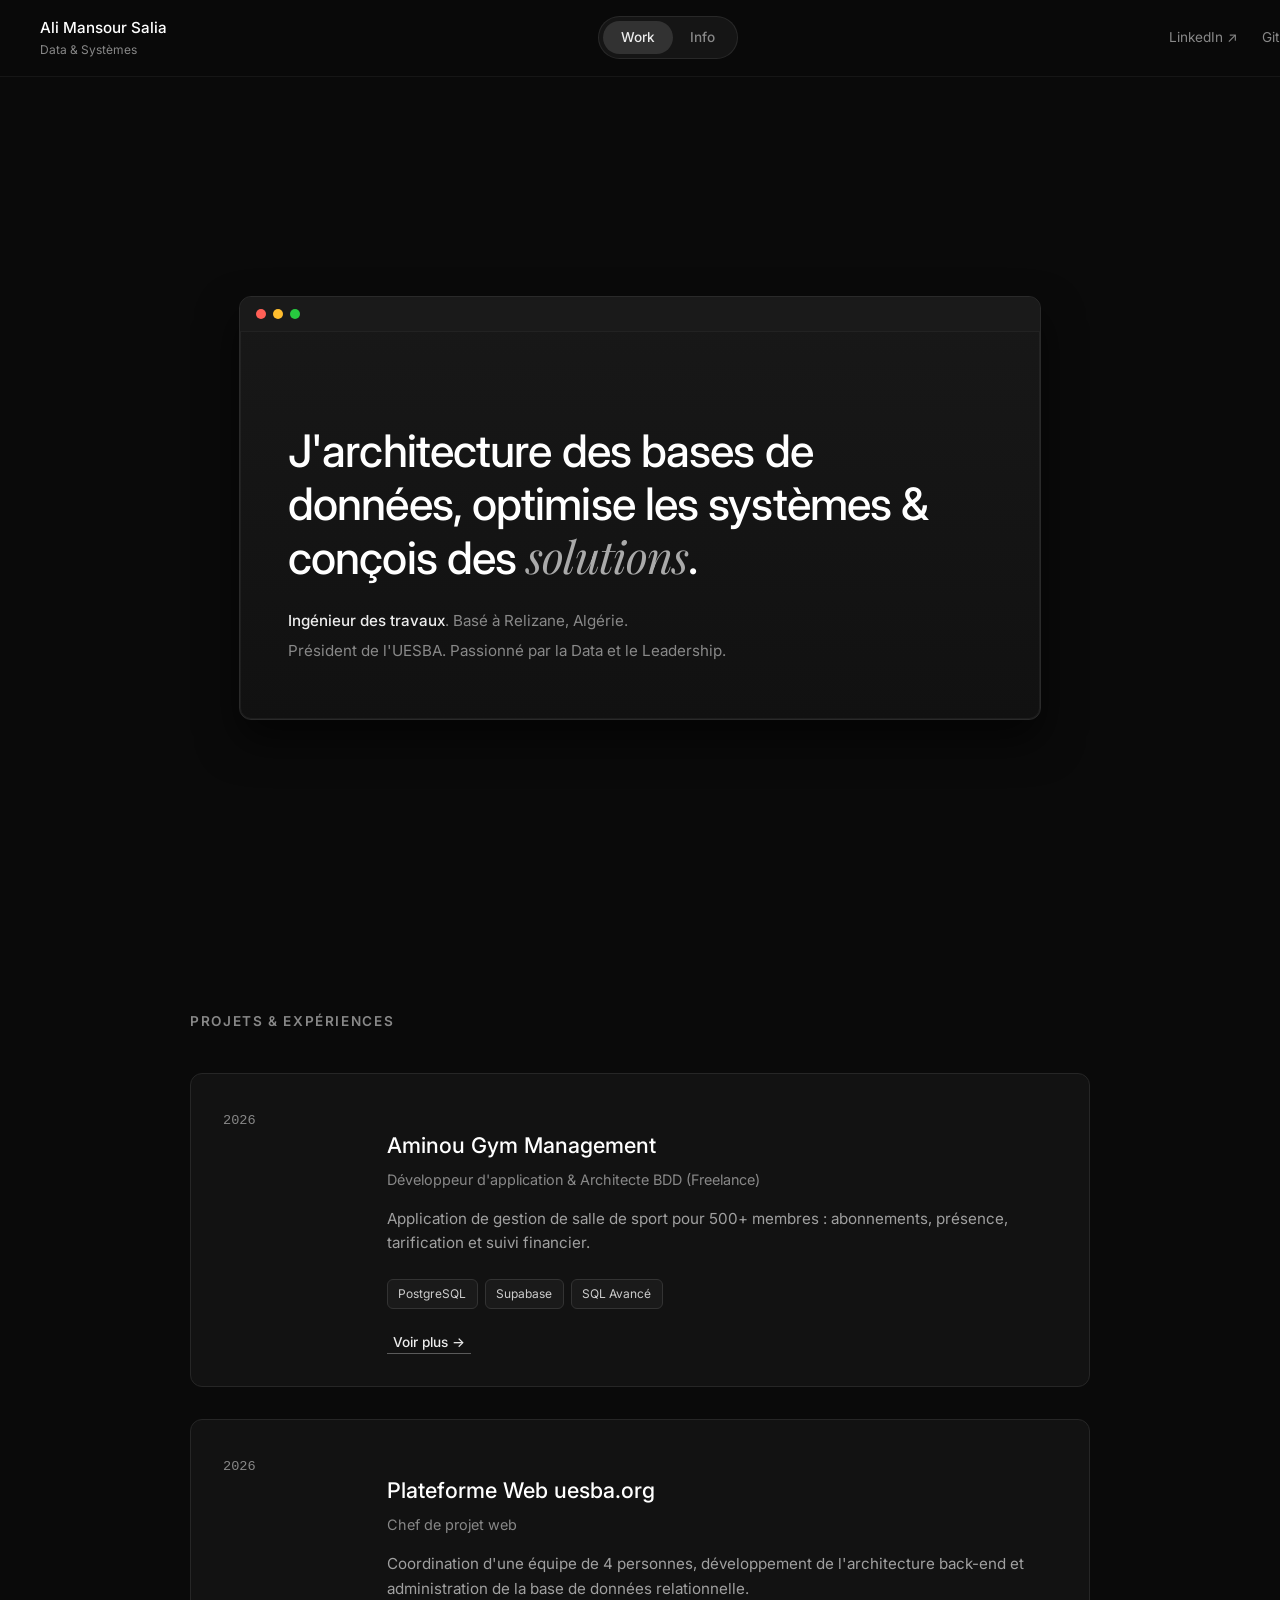
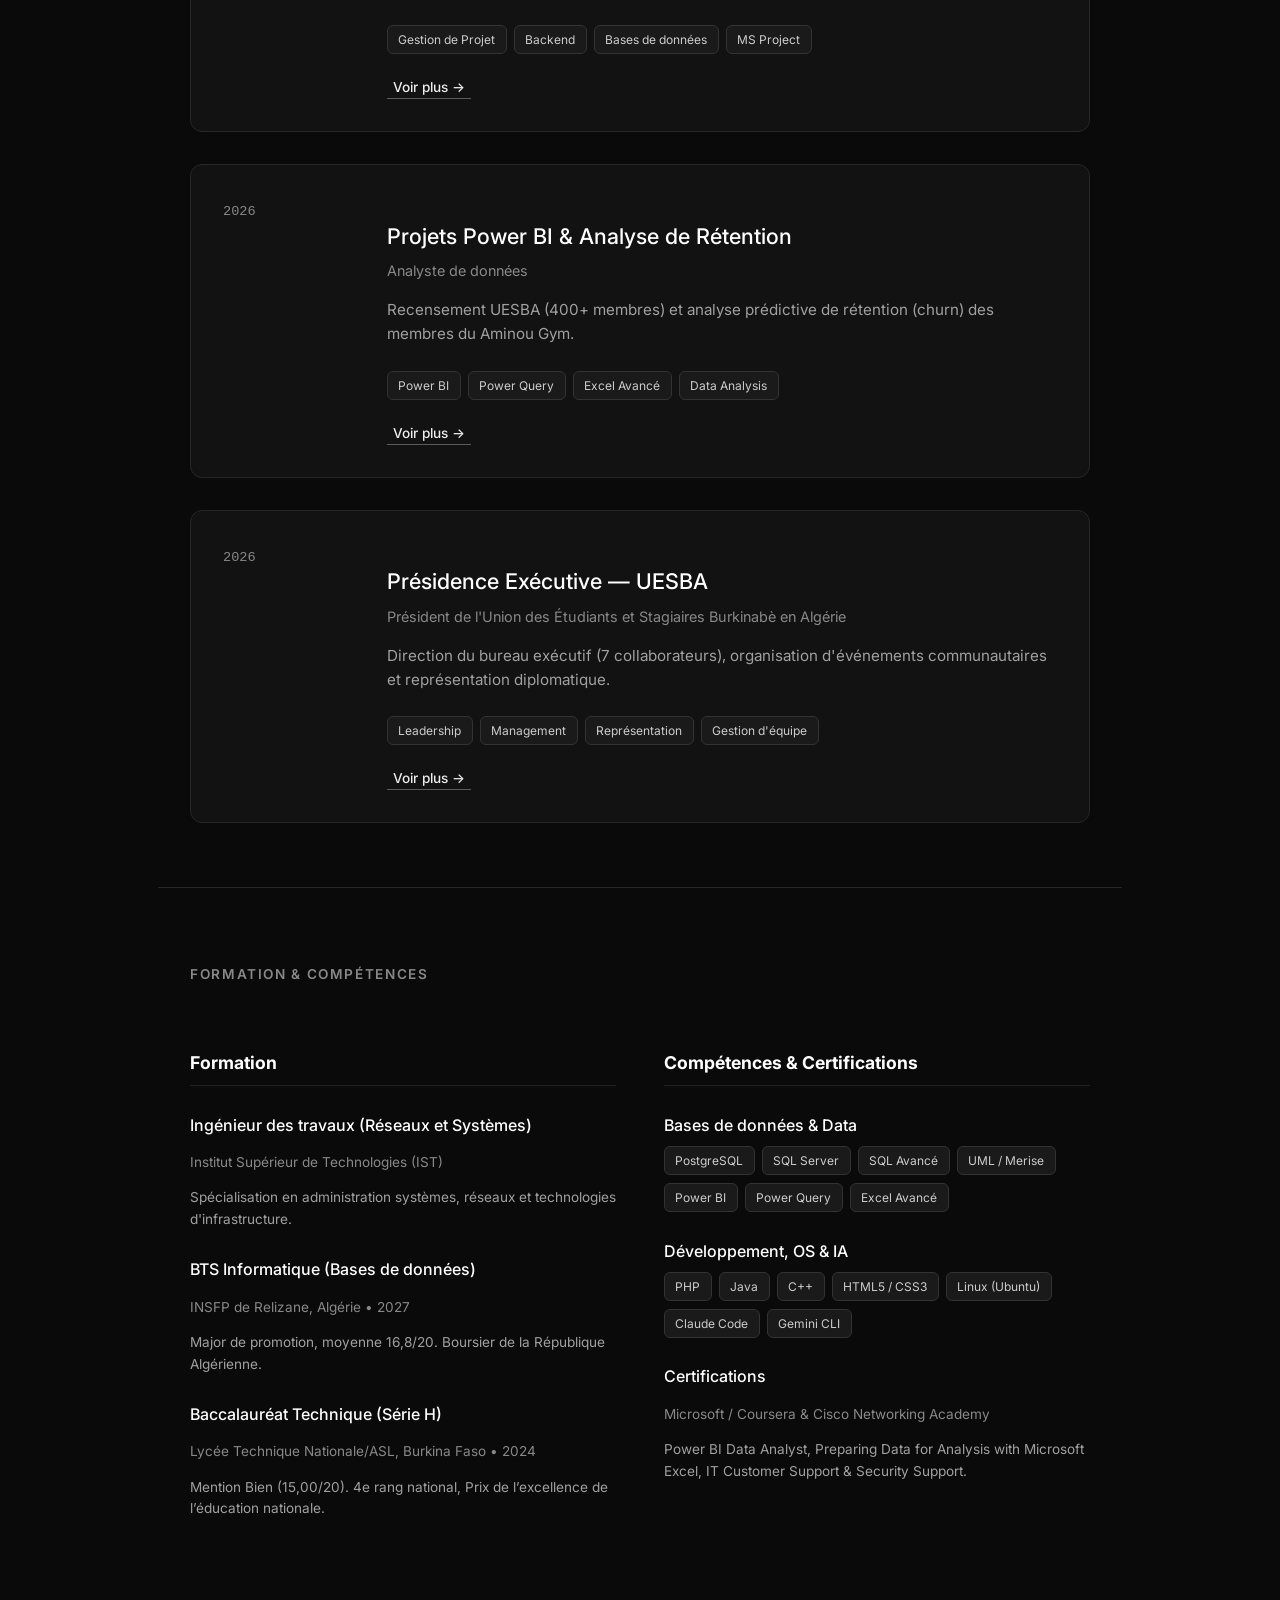
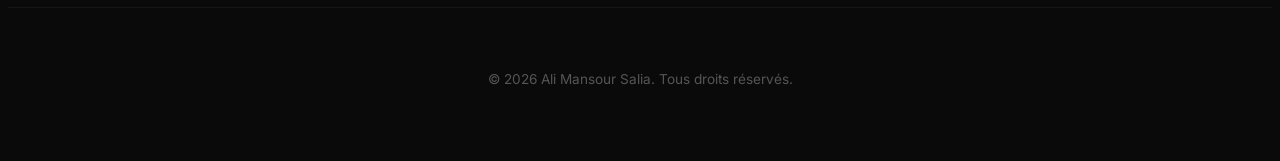
==== index.html @ 2def44e2 "update" ====
<!DOCTYPE html>
<html lang="fr">
<head>
    <meta charset="UTF-8">
    <meta name="viewport" content="width=device-width, initial-scale=1.0">
    <title>Ali Mansour Salia (Ali Salia) | Ingénieur & Bases de Données</title>
    <meta name="description" content="Portfolio d'Ali Mansour Salia (Ali Salia) - Ingénieur des travaux, spécialiste bases de données, projets data et réalisations techniques.">

    <link rel="preconnect" href="https://fonts.googleapis.com">
    <link rel="preconnect" href="https://fonts.gstatic.com" crossorigin>
    <link href="https://fonts.googleapis.com/css2?family=Inter:wght@300;400;500;600&family=Playfair+Display:ital@1&display=swap" rel="stylesheet">
    <link rel="stylesheet" href="style.css">

    <!-- Balisage Schema.org pour l'indexation Google sur "Ali Salia" -->
    <script type="application/ld+json">
    {
      "@context": "https://schema.org",
      "@type": "Person",
      "name": "Ali Mansour Salia",
      "alternateName": "Ali Salia",
      "jobTitle": "Ingénieur des travaux & Administrateur de Bases de Données",
      "url": "https://alisalia-44.github.io",
      "sameAs": [
        "https://www.linkedin.com/in/alisalia44",
        "https://github.com/alisalia-44"
      ]
    }
    </script>
</head>
<body>

    <!-- Barre de navigation -->
    <nav>
        <div class="nav-brand">
            <strong>Ali Mansour Salia</strong>
            <span>Data & Systèmes</span>
        </div>
        <div class="nav-center">
            <a href="#work" class="active">Work</a>
            <a href="#info">Info</a>
        </div>
        <div class="nav-links">
            <a href="https://linkedin.com/in/alisalia44" target="_blank" rel="noopener">LinkedIn ↗</a>
            <a href="https://github.com/alisalia-44" target="_blank" rel="noopener">GitHub ↗</a>
        </div>
    </nav>

    <!-- En-tête Fenêtre Mac -->
    <section class="hero">
        <div class="mac-window">
            <div class="mac-header">
                <span class="dot close"></span>
                <span class="dot min"></span>
                <span class="dot max"></span>
            </div>
            <div class="mac-body">
                <h1>J'architecture des bases de données, optimise les systèmes & conçois des <span class="serif">solutions</span>.</h1>
                
                <div class="hero-sub">
                    <span><span class="highlight">Ingénieur des travaux</span>. Basé à Relizane, Algérie.</span>
                    <span>Président de l'UESBA. Passionné par la Data et le Leadership.</span>
                </div>
            </div>
        </div>
    </section>

    <!-- Section Projets & Expériences (Générée par data.js) -->
    <section id="work" class="container">
        <h2 class="section-title">PROJETS & EXPÉRIENCES</h2>
        <div class="project-list" id="projects-container">
            <!-- Injecté automatiquement par data.js -->
        </div>
    </section>

    <!-- Section Info / CV -->
    <section id="info" class="container section-border">
        <h2 class="section-title">FORMATION & COMPÉTENCES</h2>
        <div class="resume-grid">
            <div class="resume-block">
                <h4>Formation</h4>
                <div class="resume-item">
                    <h5>Ingénieur des travaux (Réseaux et Systèmes)</h5>
                    <p class="meta">Institut Supérieur de Technologies (IST)</p>
                    <p class="desc-meta">Spécialisation en administration systèmes, réseaux et technologies d'infrastructure.</p>
                </div>
                <div class="resume-item">
                    <h5>BTS Informatique (Bases de données)</h5>
                    <p class="meta">INSFP de Relizane, Algérie • 2027</p>
                    <p class="desc-meta">Major de promotion, moyenne 16,8/20. Boursier de la République Algérienne.</p>
                </div>
                <div class="resume-item">
                    <h5>Baccalauréat Technique (Série H)</h5>
                    <p class="meta">Lycée Technique Nationale/ASL, Burkina Faso • 2024</p>
                    <p class="desc-meta">Mention Bien (15,00/20). 4e rang national, Prix de l’excellence de l’éducation nationale.</p>
                </div>
            </div>

            <div class="resume-block">
                <h4>Compétences & Certifications</h4>
                <div class="resume-item">
                    <h5>Bases de données & Data</h5>
                    <div class="tech-tags" style="margin-top: 0.5rem;">
                        <span>PostgreSQL</span>
                        <span>SQL Server</span>
                        <span>SQL Avancé</span>
                        <span>UML / Merise</span>
                        <span>Power BI</span>
                        <span>Power Query</span>
                        <span>Excel Avancé</span>
                    </div>
                </div>
                
                <div class="resume-item" style="margin-top: 1.5rem;">
                    <h5>Développement, OS & IA</h5>
                    <div class="tech-tags" style="margin-top: 0.5rem;">
                        <span>PHP</span>
                        <span>Java</span>
                        <span>C++</span>
                        <span>HTML5 / CSS3</span>
                        <span>Linux (Ubuntu)</span>
                        <span>Claude Code</span>
                        <span>Gemini CLI</span>
                    </div>
                </div>

                <div class="resume-item" style="margin-top: 1.5rem;">
                    <h5>Certifications</h5>
                    <p class="meta">Microsoft / Coursera & Cisco Networking Academy</p>
                    <p class="desc-meta">Power BI Data Analyst, Preparing Data for Analysis with Microsoft Excel, IT Customer Support & Security Support.</p>
                </div>
            </div>
        </div>
    </section>

    <!-- Fenêtre Modale (Pop-up) -->
    <div id="project-modal" class="modal hidden">
        <div class="modal-content">
            <button class="close-button" id="close-modal" aria-label="Fermer">&times;</button>
            <h2 id="modal-title">Titre</h2>
            <div class="tech-tags" id="modal-tags" style="margin-bottom: 1.5rem;"></div>
            <div class="modal-body" id="modal-body">
                <!-- Texte injecté -->
            </div>
            <a id="modal-link" href="#" target="_blank" rel="noopener" class="read-more-link hidden" style="margin-top:0;">Consulter le projet ↗</a>
        </div>
    </div>

    <footer class="site-footer">
        <p>© 2026 Ali Mansour Salia. Tous droits réservés.</p>
    </footer>

    <script src="data.js"></script>
</body>
</html>
---- style.css ----
:root {
--bg: #0a0a0a;
--bg-elevated: #121212;
--text-main: #ededed;
--text-muted: #888888;
--border: #262626;
--accent: #ffffff;
--nav-bg: rgba(10, 10, 10, 0.75);
}

{
box-sizing: border-box;
margin: 0;
padding: 0;
-webkit-font-smoothing: antialiased;
}

html {
scroll-behavior: smooth;
}

body {
font-size: 15px;
font-family: 'Inter', -apple-system, BlinkMacSystemFont, sans-serif;
background-color: var(--bg);
color: var(--text-main);
line-height: 1.6;
overflow-x: hidden;
}

/* --- NAVIGATION --- */
nav {
position: fixed;
top: 0;
left: 0;
width: 100%;
display: flex;
justify-content: space-between;
align-items: center;
padding: 1rem 2.5rem;
z-index: 100;
backdrop-filter: blur(12px);
-webkit-backdrop-filter: blur(12px);
background: var(--nav-bg);
border-bottom: 1px solid rgba(255, 255, 255, 0.05);
}

.nav-brand {
display: flex;
flex-direction: column;
}

.nav-brand strong {
font-weight: 500;
font-size: 0.95rem;
color: #fff;
}

.nav-brand span {
font-size: 0.75rem;
color: var(--text-muted);
}

.nav-center {
display: flex;
background: rgba(255, 255, 255, 0.05);
padding: 0.25rem;
border-radius: 99px;
border: 1px solid rgba(255, 255, 255, 0.08);
}

.nav-center a {
color: var(--text-muted);
text-decoration: none;
padding: 0.35rem 1.1rem;
border-radius: 99px;
font-size: 0.85rem;
font-weight: 500;
transition: all 0.3s ease;
}

.nav-center a.active {
background: rgba(255, 255, 255, 0.12);
color: var(--text-main);
}

.nav-center a:hover:not(.active) {
color: var(--text-main);
}

.nav-links {
display: flex;
align-items: center;
gap: 1.5rem;
}

.nav-links a {
color: var(--text-muted);
text-decoration: none;
font-size: 0.85rem;
transition: color 0.3s;
}

.nav-links a:hover {
color: var(--text-main);
}

/* --- HERO SECTION --- */
.hero {
min-height: 88vh;
display: flex;
flex-direction: column;
justify-content: center;
align-items: center;
padding: 6.5rem 2rem 2rem;
position: relative;
}

.mac-window {
width: 100%;
max-width: 800px;
background: linear-gradient(180deg, #181818 0%, #111111 100%);
border: 1px solid #2a2a2a;
border-radius: 12px;
box-shadow: 0 20px 40px rgba(0, 0, 0, 0.6), 0 0 0 1px rgba(255, 255, 255, 0.05) inset;
overflow: hidden;
animation: floatUp 0.9s cubic-bezier(0.16, 1, 0.3, 1) forwards;
opacity: 0;
transform: translateY(20px);
}

@keyframes floatUp {
to { opacity: 1; transform: translateY(0); }
}

.mac-header {
height: 34px;
background: #1a1a1a;
border-bottom: 1px solid #222;
display: flex;
align-items: center;
padding: 0 1rem;
gap: 7px;
}

.dot {
width: 10px;
height: 10px;
border-radius: 50%;
}
.dot.close { background: #ff5f56; }
.dot.min { background: #ffbd2e; }
.dot.max { background: #27c93f; }

.mac-body {
padding: 3.5rem 3rem;
text-align: left;
}

.hero h1 {
font-size: clamp(1.75rem, 3.5vw, 3.1rem);
font-weight: 500;
line-height: 1.18;
letter-spacing: -0.02em;
margin-bottom: 1.5rem;
color: #fff;
}

.hero h1 .serif {
font-family: 'Playfair Display', serif;
font-style: italic;
color: #aaaaaa;
font-weight: 400;
}

.hero-sub {
display: flex;
flex-direction: column;
gap: 0.35rem;
color: var(--text-muted);
font-size: 0.95rem;
}

.hero-sub span.highlight {
color: var(--text-main);
font-weight: 500;
}

/* --- CONTENU --- */
.container {
max-width: 900px;
margin: 0 auto;
padding: 4rem 2rem;
}

.section-border {
border-top: 1px solid var(--border);
}

.section-title {
font-size: 0.85rem;
color: var(--text-muted);
text-transform: uppercase;
letter-spacing: 0.12em;
margin-bottom: 2.5rem;
font-weight: 600;
}

/* Liste des Projets */
.project-list {
display: flex;
flex-direction: column;
gap: 2rem;
}

.project-item {
display: grid;
grid-template-columns: 140px 1fr;
gap: 1.5rem;
padding: 2rem;
background: var(--bg-elevated);
border-radius: 12px;
border: 1px solid var(--border);
transition: all 0.3s ease;
}

.project-item:hover {
border-color: #444;
transform: translateY(-2px);
}

.project-year {
color: var(--text-muted);
font-family: monospace;
font-size: 0.85rem;
padding-top: 0.25rem;
}

.project-content h3 {
font-size: 1.35rem;
margin-bottom: 0.35rem;
font-weight: 500;
color: #fff;
}

.project-role {
color: #888;
margin-bottom: 1rem;
font-size: 0.9rem;
}

.project-desc {
color: #a0a0a0;
margin-bottom: 1.5rem;
line-height: 1.6;
font-size: 0.95rem;
}

.tech-tags {
display: flex;
gap: 0.45rem;
flex-wrap: wrap;
}

.tech-tags span {
background: #1a1a1a;
color: #ccc;
padding: 0.25rem 0.65rem;
border-radius: 6px;
font-size: 0.75rem;
border: 1px solid #333;
}

/* Boutons / Liens */
.read-more-link {
display: inline-flex;
align-items: center;
margin-top: 1.5rem;
color: var(--text-main);
text-decoration: none;
font-size: 0.85rem;
font-weight: 500;
padding-bottom: 3px;
border-bottom: 1px solid rgba(255, 255, 255, 0.3);
transition: all 0.3s ease;
cursor: pointer;
background: none;
border-top: none;
border-left: none;
border-right: none;
font-family: inherit;
}

.read-more-link:hover {
color: #fff;
border-bottom-color: #fff;
transform: translateX(4px);
}

.read-more-link.hidden {
display: none;
}

/* Info & CV Section */
.resume-grid {
display: grid;
grid-template-columns: 1fr 1fr;
gap: 3rem;
}

.resume-block h4 {
font-size: 1.1rem;
margin-bottom: 1.2rem;
padding-bottom: 0.5rem;
border-bottom: 1px solid #222;
color: #fff;
}

.resume-item {
margin-bottom: 1.4rem;
}

.resume-item h5 {
font-size: 1rem;
font-weight: 500;
color: #fff;
margin-bottom: 0.2rem;
}

.resume-item p.meta {
color: var(--text-muted);
font-size: 0.85rem;
margin-bottom: 0.25rem;
}

.resume-item p.desc-meta {
color: #a0a0a0;
font-size: 0.85rem;
}

/* Fenêtre Modale (Pop-up) */
.modal {
position: fixed;
top: 0;
left: 0;
width: 100%;
height: 100%;
background-color: rgba(0, 0, 0, 0.85);
backdrop-filter: blur(8px);
-webkit-backdrop-filter: blur(8px);
display: flex;
justify-content: center;
align-items: center;
z-index: 1000;
opacity: 1;
transition: opacity 0.3s ease;
padding: 1rem;
}

.modal.hidden {
opacity: 0;
pointer-events: none;
}

.modal-content {
background-color: var(--bg-elevated);
border: 1px solid var(--border);
border-radius: 12px;
width: 100%;
max-width: 650px;
max-height: 85vh;
overflow-y: auto;
padding: 2.5rem;
position: relative;
transform: translateY(0);
transition: transform 0.3s ease;
}

.modal.hidden .modal-content {
transform: translateY(20px);
}

.close-button {
position: absolute;
top: 1.2rem;
right: 1.5rem;
background: none;
border: none;
color: var(--text-muted);
font-size: 2rem;
cursor: pointer;
line-height: 1;
}

.close-button:hover {
color: #fff;
}

.modal-content h2 {
padding-right: 2rem;
margin-bottom: 0.8rem;
color: #fff;
}

.modal-body {
margin-bottom: 2rem;
color: #a0a0a0;
line-height: 1.7;
font-size: 0.95rem;
}

.modal-body p {
margin-bottom: 1rem;
}

.site-footer {
text-align: center;
padding: 3rem 1.5rem;
color: #555;
font-size: 0.85rem;
border-top: 1px solid rgba(255, 255, 255, 0.05);
}

/* --- RESPONSIVE DESIGN (Tablettes & Mobiles) --- */
@media (max-width: 768px) {
nav {
padding: 0.85rem 1.25rem;
flex-wrap: wrap;
gap: 0.75rem;
}

.nav-brand {
    order: 1;
}

.nav-links {
    order: 2;
    gap: 1rem;
}

.nav-center {
    order: 3;
    width: 100%;
    justify-content: center;
}

.nav-center a {
    flex: 1;
    text-align: center;
}

.hero {
    min-height: auto;
    padding: 8.5rem 1.25rem 2.5rem;
}

.mac-body {
    padding: 2.25rem 1.5rem;
}

.container {
    padding: 3rem 1.25rem;
}

.project-item {
    grid-template-columns: 1fr;
    gap: 0.5rem;
    padding: 1.5rem;
}

.project-year {
    padding-top: 0;
    margin-bottom: 0.25rem;
}

.resume-grid {
    grid-template-columns: 1fr;
    gap: 2.25rem;
}

.modal-content {
    padding: 1.75rem 1.5rem;
    max-height: 90vh;
}


}

@media (max-width: 480px) {
.hero h1 {
font-size: 1.6rem;
}

.mac-body {
    padding: 1.75rem 1.25rem;
}

.project-content h3 {
    font-size: 1.2rem;
}

.nav-brand strong {
    font-size: 0.9rem;
}

.nav-links a {
    font-size: 0.8rem;
}


}
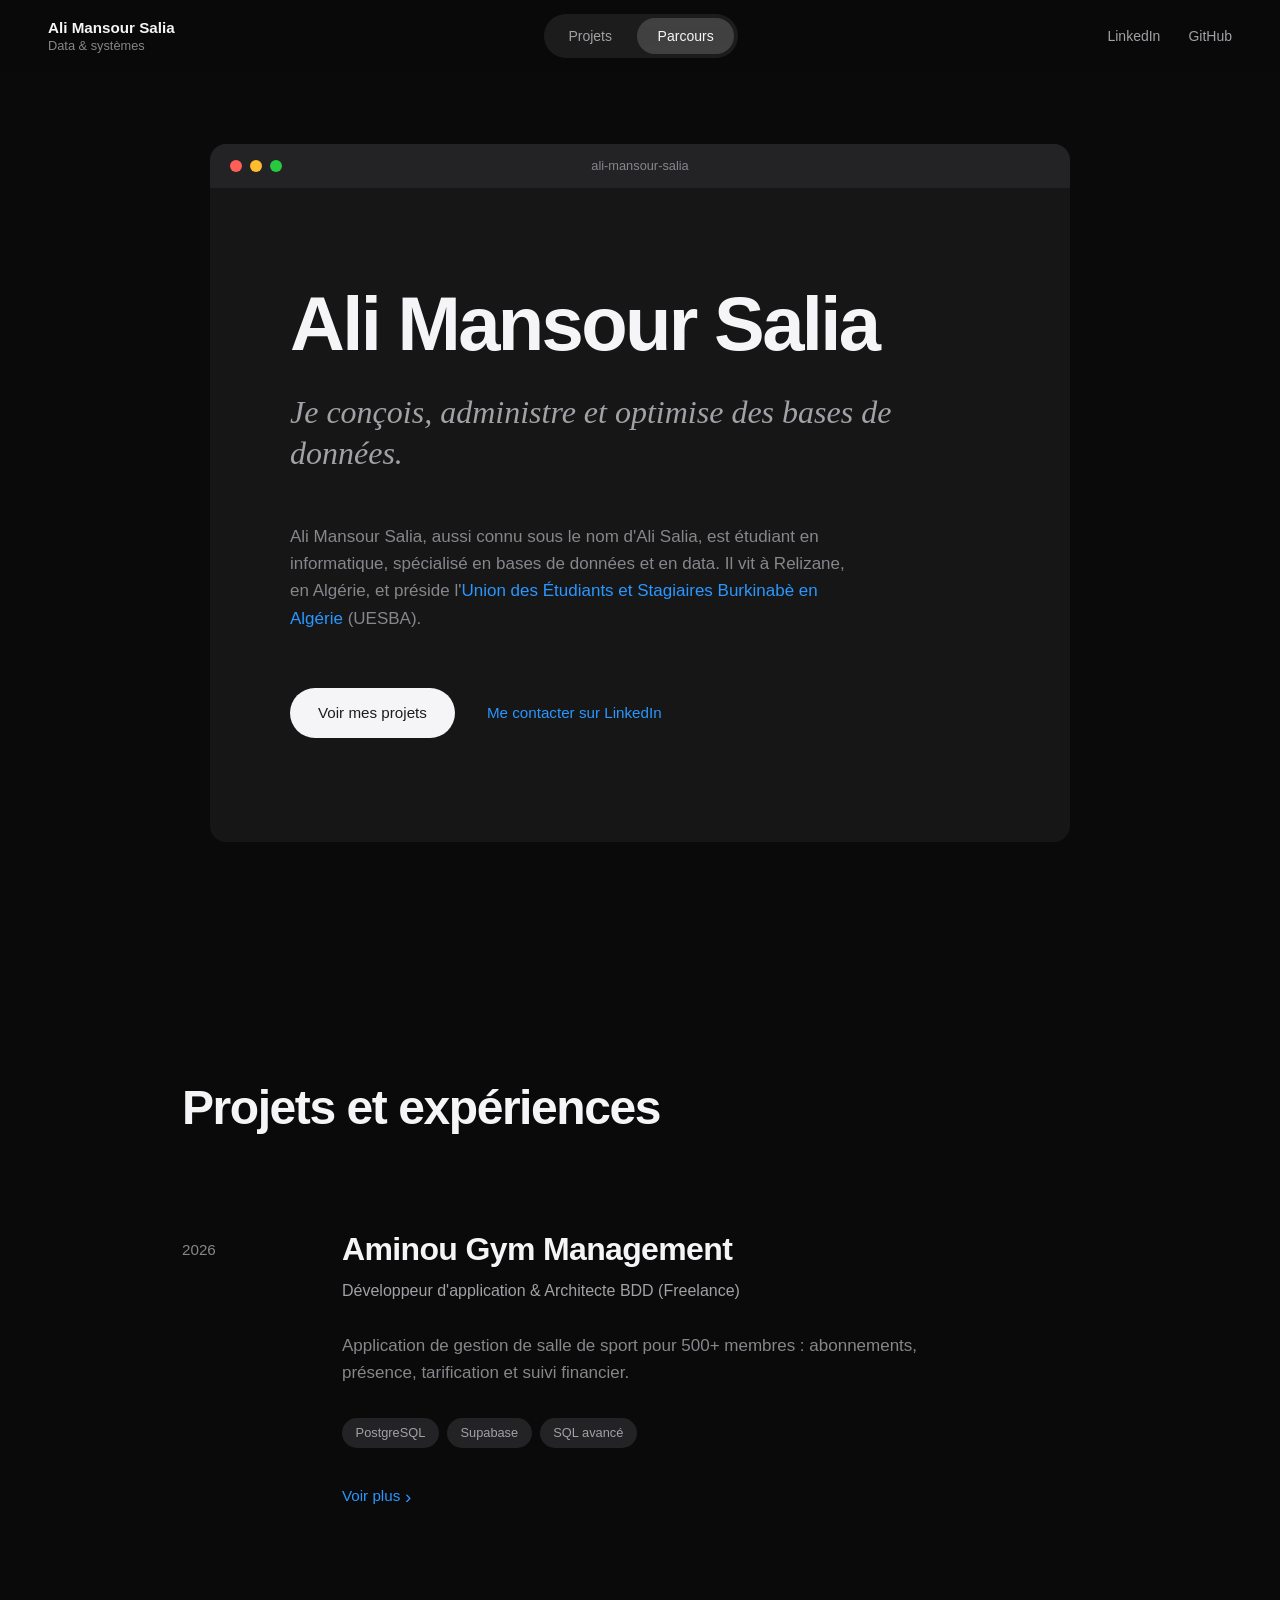
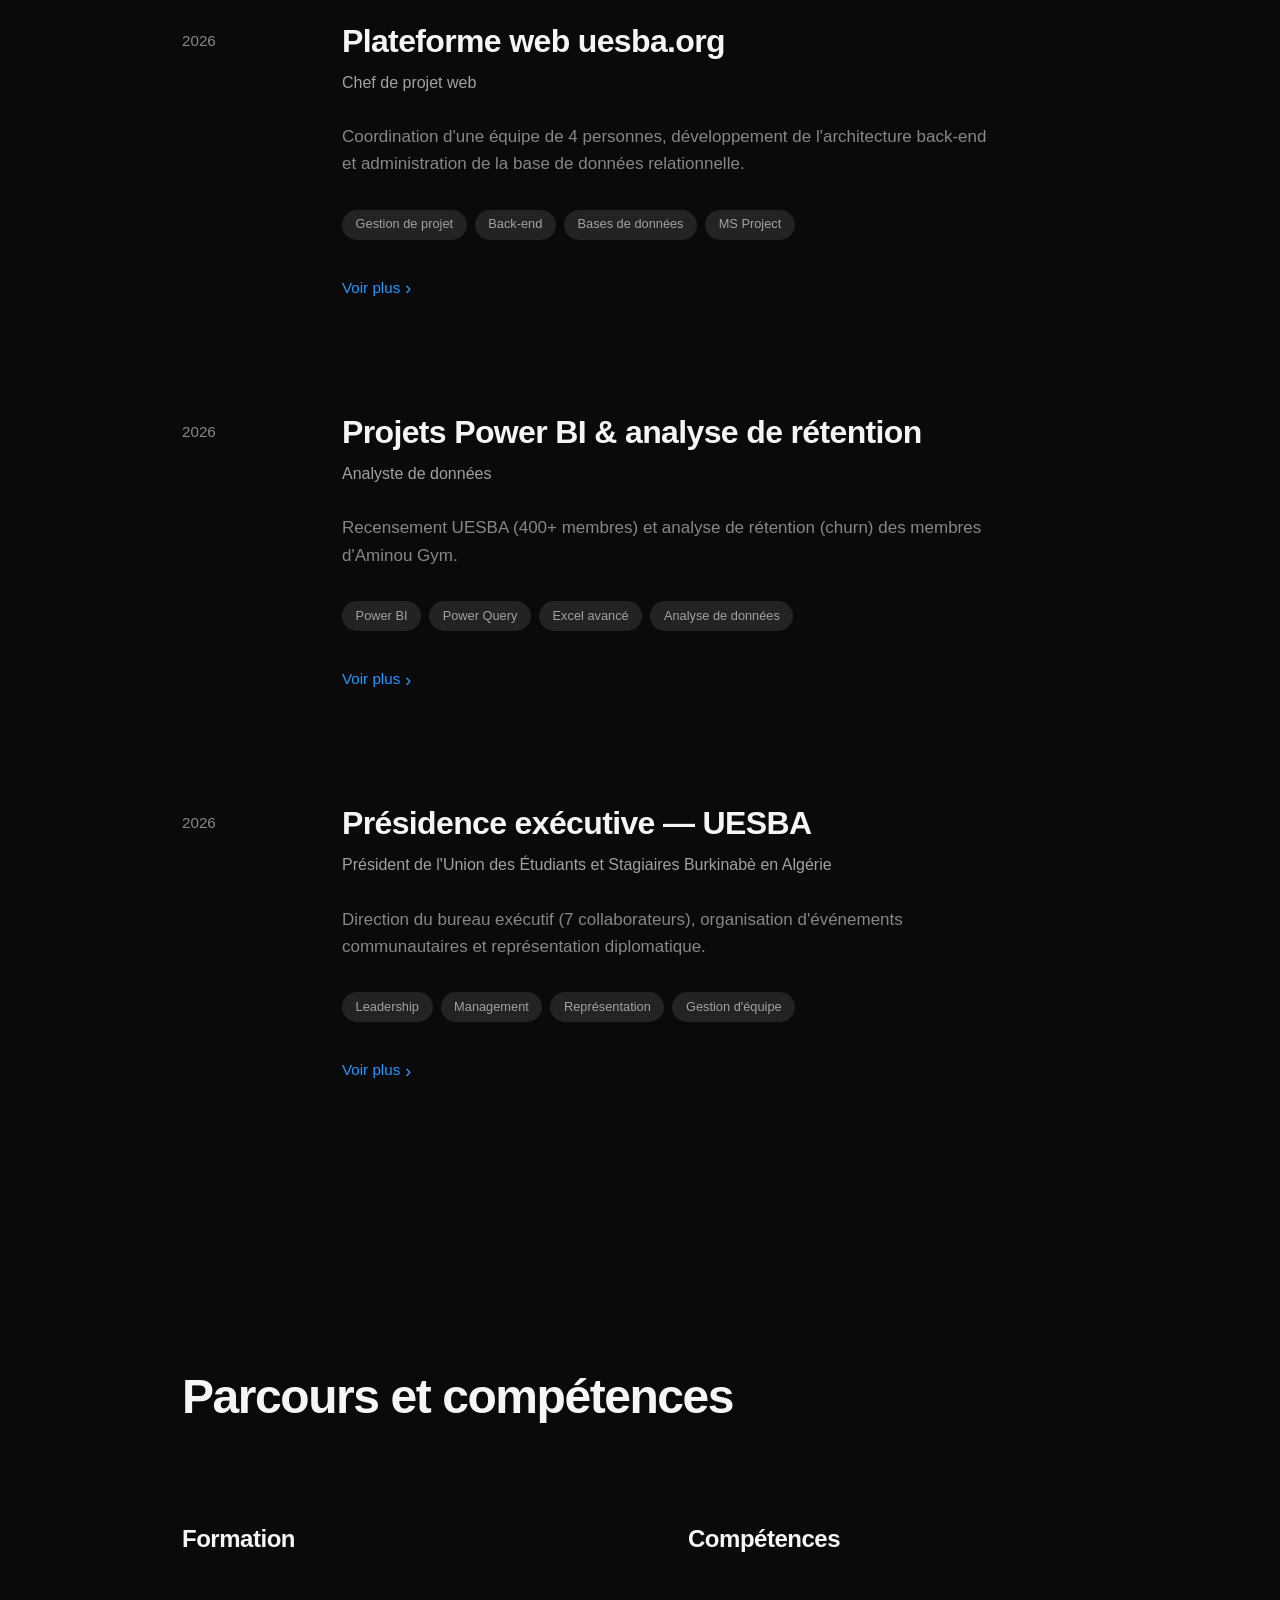
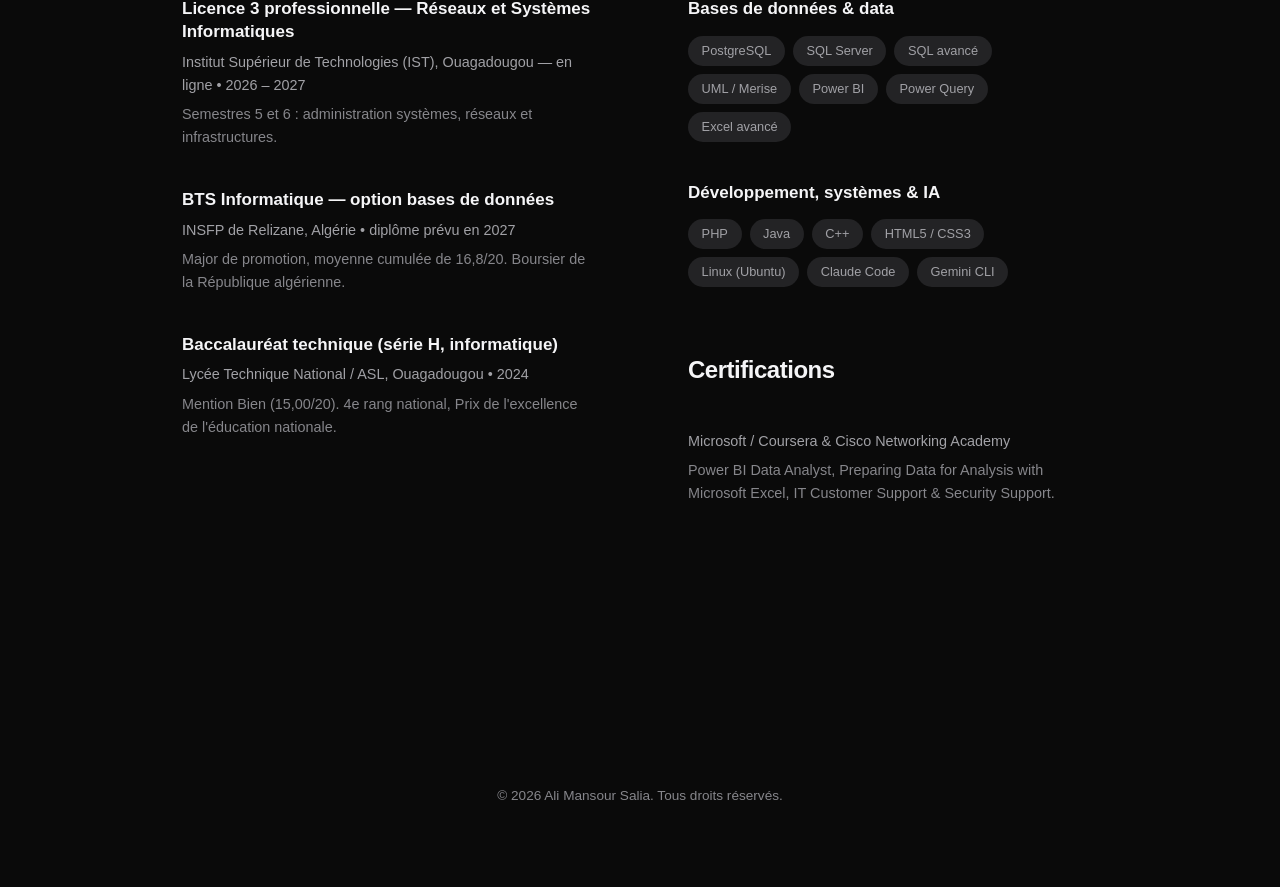
==== commit d0d68a6e: "update de Claude" ====
--- a/index.html
+++ b/index.html
@@ -3,152 +3,190 @@
 <head>
     <meta charset="UTF-8">
     <meta name="viewport" content="width=device-width, initial-scale=1.0">
-    <title>Ali Mansour Salia (Ali Salia) | Ingénieur & Bases de Données</title>
-    <meta name="description" content="Portfolio d'Ali Mansour Salia (Ali Salia) - Ingénieur des travaux, spécialiste bases de données, projets data et réalisations techniques.">
+    <meta name="theme-color" content="#0a0a0a">
+    <meta name="color-scheme" content="dark">
 
-    <link rel="preconnect" href="https://fonts.googleapis.com">
-    <link rel="preconnect" href="https://fonts.gstatic.com" crossorigin>
-    <link href="https://fonts.googleapis.com/css2?family=Inter:wght@300;400;500;600&family=Playfair+Display:ital@1&display=swap" rel="stylesheet">
+    <!-- SEO de base -->
+    <title>Ali Mansour Salia (Ali Salia) — Bases de données &amp; Data | Portfolio</title>
+    <meta name="description" content="Portfolio d'Ali Mansour Salia (Ali Salia), étudiant en informatique spécialisé en bases de données et data, président de l'UESBA. Projets et parcours.">
+    <meta name="author" content="Ali Mansour Salia">
+    <meta name="robots" content="index, follow, max-image-preview:large">
+    <link rel="canonical" href="https://alisalia-44.github.io/">
+
+    <!-- Vérification Google Search Console : décommente et colle ton code après inscription du site
+    <meta name="google-site-verification" content="TON_CODE_ICI">
+    -->
+
+    <!-- Aperçu lors d'un partage (LinkedIn, WhatsApp, X…) -->
+    <meta property="og:type" content="profile">
+    <meta property="og:site_name" content="Ali Mansour Salia">
+    <meta property="og:title" content="Ali Mansour Salia (Ali Salia) — Bases de données &amp; Data">
+    <meta property="og:description" content="Étudiant en informatique spécialisé en bases de données et data, président de l'UESBA. Projets et parcours.">
+    <meta property="og:url" content="https://alisalia-44.github.io/">
+    <meta property="og:image" content="https://alisalia-44.github.io/og-image.png">
+    <meta property="og:image:width" content="1200">
+    <meta property="og:image:height" content="630">
+    <meta property="og:image:alt" content="Ali Mansour Salia — Bases de données et Data">
+    <meta property="og:locale" content="fr_FR">
+    <meta property="profile:first_name" content="Ali">
+    <meta property="profile:last_name" content="Salia">
+    <meta name="twitter:card" content="summary_large_image">
+    <meta name="twitter:title" content="Ali Mansour Salia (Ali Salia) — Bases de données &amp; Data">
+    <meta name="twitter:description" content="Étudiant en informatique spécialisé en bases de données et data, président de l'UESBA.">
+    <meta name="twitter:image" content="https://alisalia-44.github.io/og-image.png">
+
+    <link rel="icon" href="favicon.svg" type="image/svg+xml">
     <link rel="stylesheet" href="style.css">
 
-    <!-- Balisage Schema.org pour l'indexation Google sur "Ali Salia" -->
+    <!-- Données structurées : relie le site, LinkedIn, GitHub et l'UESBA à la même personne -->
     <script type="application/ld+json">
     {
       "@context": "https://schema.org",
-      "@type": "Person",
-      "name": "Ali Mansour Salia",
-      "alternateName": "Ali Salia",
-      "jobTitle": "Ingénieur des travaux & Administrateur de Bases de Données",
-      "url": "https://alisalia-44.github.io",
-      "sameAs": [
-        "https://www.linkedin.com/in/alisalia44",
-        "https://github.com/alisalia-44"
+      "@graph": [
+        {
+          "@type": "WebSite",
+          "@id": "https://alisalia-44.github.io/#website",
+          "url": "https://alisalia-44.github.io/",
+          "name": "Ali Mansour Salia",
+          "alternateName": "Ali Salia",
+          "inLanguage": "fr",
+          "publisher": { "@id": "https://alisalia-44.github.io/#person" }
+        },
+        {
+          "@type": "ProfilePage",
+          "@id": "https://alisalia-44.github.io/#profilepage",
+          "url": "https://alisalia-44.github.io/",
+          "name": "Ali Mansour Salia (Ali Salia) — Portfolio",
+          "isPartOf": { "@id": "https://alisalia-44.github.io/#website" },
+          "mainEntity": { "@id": "https://alisalia-44.github.io/#person" },
+          "dateModified": "2026-11-04"
+        },
+        {
+          "@type": "Person",
+          "@id": "https://alisalia-44.github.io/#person",
+          "name": "Ali Mansour Salia",
+          "givenName": "Ali",
+          "additionalName": "Mansour",
+          "familyName": "Salia",
+          "alternateName": ["Ali Salia"],
+          "url": "https://alisalia-44.github.io/",
+          "description": "Étudiant en informatique spécialisé en bases de données et data, président de l'Union des Étudiants et Stagiaires Burkinabè en Algérie (UESBA).",
+          "jobTitle": "Étudiant en informatique, bases de données et data",
+          "nationality": { "@type": "Country", "name": "Burkina Faso" },
+          "homeLocation": {
+            "@type": "Place",
+            "address": { "@type": "PostalAddress", "addressLocality": "Relizane", "addressCountry": "DZ" }
+          },
+          "knowsAbout": ["Bases de données", "PostgreSQL", "SQL", "Power BI", "Analyse de données", "Gestion de projet"],
+          "alumniOf": [
+            { "@type": "EducationalOrganization", "name": "Institut National Spécialisé de Formation Professionnelle (INSFP) de Relizane" },
+            { "@type": "EducationalOrganization", "name": "Lycée Technique National, Ouagadougou" }
+          ],
+          "affiliation": {
+            "@type": "Organization",
+            "name": "Union des Étudiants et Stagiaires Burkinabè en Algérie (UESBA)",
+            "alternateName": "UESBA",
+            "url": "https://uesba.org"
+          },
+          "sameAs": [
+            "https://www.linkedin.com/in/alisalia44",
+            "https://github.com/alisalia-44"
+          ]
+        }
       ]
     }
     </script>
 </head>
 <body>
 
-    <!-- Barre de navigation -->
-    <nav>
-        <div class="nav-brand">
-            <strong>Ali Mansour Salia</strong>
-            <span>Data & Systèmes</span>
-        </div>
-        <div class="nav-center">
-            <a href="#work" class="active">Work</a>
-            <a href="#info">Info</a>
-        </div>
-        <div class="nav-links">
-            <a href="https://linkedin.com/in/alisalia44" target="_blank" rel="noopener">LinkedIn ↗</a>
-            <a href="https://github.com/alisalia-44" target="_blank" rel="noopener">GitHub ↗</a>
-        </div>
-    </nav>
+    <a class="skip-link" href="#projets">Aller au contenu</a>
 
-    <!-- En-tête Fenêtre Mac -->
-    <section class="hero">
-        <div class="mac-window">
-            <div class="mac-header">
-                <span class="dot close"></span>
-                <span class="dot min"></span>
-                <span class="dot max"></span>
+    <header>
+        <nav aria-label="Navigation principale">
+            <a class="nav-brand" href="#top" aria-label="Ali Mansour Salia, retour en haut">
+                <strong>Ali Mansour Salia</strong>
+                <span>Data &amp; systèmes</span>
+            </a>
+            <div class="nav-center">
+                <a href="#projets" data-section="projets" class="active">Projets</a>
+                <a href="#parcours" data-section="parcours">Parcours</a>
             </div>
-            <div class="mac-body">
-                <h1>J'architecture des bases de données, optimise les systèmes & conçois des <span class="serif">solutions</span>.</h1>
-                
-                <div class="hero-sub">
-                    <span><span class="highlight">Ingénieur des travaux</span>. Basé à Relizane, Algérie.</span>
-                    <span>Président de l'UESBA. Passionné par la Data et le Leadership.</span>
+            <div class="nav-links">
+                <a href="https://www.linkedin.com/in/alisalia44" target="_blank" rel="me noopener">LinkedIn</a>
+                <a href="https://github.com/alisalia-44" target="_blank" rel="me noopener">GitHub</a>
+            </div>
+        </nav>
+    </header>
+
+    <main id="top">
+
+        <!-- Présentation -->
+        <section class="hero" aria-labelledby="page-title">
+            <div class="mac-window">
+                <div class="mac-header" aria-hidden="true">
+                    <span class="dot close"></span>
+                    <span class="dot min"></span>
+                    <span class="dot max"></span>
+                    <span class="mac-title">ali-mansour-salia</span>
+                </div>
+                <div class="mac-body">
+                    <h1 id="page-title">Ali Mansour Salia</h1>
+                    <p class="tagline">Je conçois, administre et optimise des bases de données.</p>
+                    <p class="intro">
+                        Ali Mansour Salia, aussi connu sous le nom d'Ali Salia, est étudiant en informatique,
+                        spécialisé en bases de données et en data. Il vit à Relizane, en Algérie, et préside l'<a href="https://uesba.org" target="_blank" rel="noopener">Union des Étudiants et Stagiaires Burkinabè en Algérie</a> (UESBA).
+                    </p>
+                    <div class="actions">
+                        <a class="pill" href="#projets">Voir mes projets</a>
+                        <a class="text-link" href="https://www.linkedin.com/in/alisalia44" target="_blank" rel="me noopener">Me contacter sur LinkedIn</a>
+                    </div>
                 </div>
             </div>
-        </div>
-    </section>
+        </section>
 
-    <!-- Section Projets & Expériences (Générée par data.js) -->
-    <section id="work" class="container">
-        <h2 class="section-title">PROJETS & EXPÉRIENCES</h2>
-        <div class="project-list" id="projects-container">
-            <!-- Injecté automatiquement par data.js -->
-        </div>
-    </section>
+        <!-- Projets (générés par main.js à partir de data.js) -->
+        <section id="projets" class="container" aria-labelledby="projets-title">
+            <h2 class="section-title" id="projets-title">Projets et expériences</h2>
+            <div class="project-list" id="projects-container"></div>
+            <noscript><p class="noscript">Les projets s'affichent avec JavaScript. Retrouve-les aussi sur <a href="https://github.com/alisalia-44">mon GitHub</a>.</p></noscript>
+        </section>
 
-    <!-- Section Info / CV -->
-    <section id="info" class="container section-border">
-        <h2 class="section-title">FORMATION & COMPÉTENCES</h2>
-        <div class="resume-grid">
-            <div class="resume-block">
-                <h4>Formation</h4>
-                <div class="resume-item">
-                    <h5>Ingénieur des travaux (Réseaux et Systèmes)</h5>
-                    <p class="meta">Institut Supérieur de Technologies (IST)</p>
-                    <p class="desc-meta">Spécialisation en administration systèmes, réseaux et technologies d'infrastructure.</p>
+        <!-- Parcours (généré par main.js à partir de data.js) -->
+        <section id="parcours" class="container" aria-labelledby="parcours-title">
+            <h2 class="section-title" id="parcours-title">Parcours et compétences</h2>
+            <div class="resume-grid">
+                <div class="resume-block">
+                    <h3>Formation</h3>
+                    <div id="education-container"></div>
                 </div>
-                <div class="resume-item">
-                    <h5>BTS Informatique (Bases de données)</h5>
-                    <p class="meta">INSFP de Relizane, Algérie • 2027</p>
-                    <p class="desc-meta">Major de promotion, moyenne 16,8/20. Boursier de la République Algérienne.</p>
-                </div>
-                <div class="resume-item">
-                    <h5>Baccalauréat Technique (Série H)</h5>
-                    <p class="meta">Lycée Technique Nationale/ASL, Burkina Faso • 2024</p>
-                    <p class="desc-meta">Mention Bien (15,00/20). 4e rang national, Prix de l’excellence de l’éducation nationale.</p>
+                <div class="resume-block">
+                    <h3>Compétences</h3>
+                    <div id="skills-container"></div>
+                    <h3 class="sub-heading">Certifications</h3>
+                    <div id="certifications-container"></div>
                 </div>
             </div>
+        </section>
 
-            <div class="resume-block">
-                <h4>Compétences & Certifications</h4>
-                <div class="resume-item">
-                    <h5>Bases de données & Data</h5>
-                    <div class="tech-tags" style="margin-top: 0.5rem;">
-                        <span>PostgreSQL</span>
-                        <span>SQL Server</span>
-                        <span>SQL Avancé</span>
-                        <span>UML / Merise</span>
-                        <span>Power BI</span>
-                        <span>Power Query</span>
-                        <span>Excel Avancé</span>
-                    </div>
-                </div>
-                
-                <div class="resume-item" style="margin-top: 1.5rem;">
-                    <h5>Développement, OS & IA</h5>
-                    <div class="tech-tags" style="margin-top: 0.5rem;">
-                        <span>PHP</span>
-                        <span>Java</span>
-                        <span>C++</span>
-                        <span>HTML5 / CSS3</span>
-                        <span>Linux (Ubuntu)</span>
-                        <span>Claude Code</span>
-                        <span>Gemini CLI</span>
-                    </div>
-                </div>
-
-                <div class="resume-item" style="margin-top: 1.5rem;">
-                    <h5>Certifications</h5>
-                    <p class="meta">Microsoft / Coursera & Cisco Networking Academy</p>
-                    <p class="desc-meta">Power BI Data Analyst, Preparing Data for Analysis with Microsoft Excel, IT Customer Support & Security Support.</p>
-                </div>
-            </div>
-        </div>
-    </section>
-
-    <!-- Fenêtre Modale (Pop-up) -->
-    <div id="project-modal" class="modal hidden">
-        <div class="modal-content">
-            <button class="close-button" id="close-modal" aria-label="Fermer">&times;</button>
-            <h2 id="modal-title">Titre</h2>
-            <div class="tech-tags" id="modal-tags" style="margin-bottom: 1.5rem;"></div>
-            <div class="modal-body" id="modal-body">
-                <!-- Texte injecté -->
-            </div>
-            <a id="modal-link" href="#" target="_blank" rel="noopener" class="read-more-link hidden" style="margin-top:0;">Consulter le projet ↗</a>
-        </div>
-    </div>
+    </main>
 
     <footer class="site-footer">
         <p>© 2026 Ali Mansour Salia. Tous droits réservés.</p>
     </footer>
 
+    <!-- Fenêtre d'étude de cas (élément <dialog> natif : accessible au clavier, Échap pour fermer) -->
+    <dialog id="project-modal" aria-labelledby="modal-title">
+        <div class="modal-inner">
+            <button class="close-button" id="close-modal" type="button" aria-label="Fermer">&times;</button>
+            <h2 id="modal-title"></h2>
+            <p class="modal-role" id="modal-role"></p>
+            <ul class="tech-tags" id="modal-tags"></ul>
+            <div class="modal-body" id="modal-body"></div>
+            <a id="modal-link" class="text-link hidden" href="#" target="_blank" rel="noopener"></a>
+        </div>
+    </dialog>
+
     <script src="data.js"></script>
+    <script src="main.js"></script>
 </body>
 </html>
--- a/style.css
+++ b/style.css
@@ -1,511 +1,612 @@
+/* =====================================================================
+   style.css — thème sombre, plat et épuré (inspiré d'Apple).
+   Polices système uniquement : aucune requête externe, chargement instantané.
+   ===================================================================== */
+
 :root {
---bg: #0a0a0a;
---bg-elevated: #121212;
---text-main: #ededed;
---text-muted: #888888;
---border: #262626;
---accent: #ffffff;
---nav-bg: rgba(10, 10, 10, 0.75);
-}
-
-{
-box-sizing: border-box;
-margin: 0;
-padding: 0;
--webkit-font-smoothing: antialiased;
+    --bg: #0a0a0a;
+    --surface: #161617;
+    --surface-2: #232325;
+    --text: #f5f5f7;
+    --muted: #86868b;
+    --soft: #a1a1a6;
+    --accent: #2997ff;
+
+    --sans: -apple-system, BlinkMacSystemFont, "Segoe UI", Roboto, Helvetica, Arial, sans-serif;
+    --serif: ui-serif, "New York", Georgia, "Times New Roman", serif;
+
+    --nav-h: 4.5rem;
+}
+
+*,
+*::before,
+*::after {
+    box-sizing: border-box;
+    margin: 0;
+    padding: 0;
 }
 
 html {
-scroll-behavior: smooth;
+    scroll-behavior: smooth;
+    scroll-padding-top: calc(var(--nav-h) + 1rem);
+    -webkit-text-size-adjust: 100%;
+}
+
+html.modal-open {
+    overflow: hidden;
 }
 
 body {
-font-size: 15px;
-font-family: 'Inter', -apple-system, BlinkMacSystemFont, sans-serif;
-background-color: var(--bg);
-color: var(--text-main);
-line-height: 1.6;
-overflow-x: hidden;
+    font-family: var(--sans);
+    font-size: 17px;
+    line-height: 1.6;
+    color: var(--text);
+    background: var(--bg);
+    -webkit-font-smoothing: antialiased;
+    overflow-x: hidden;
+}
+
+a {
+    color: var(--accent);
+    text-decoration: none;
+}
+
+a:hover {
+    text-decoration: underline;
+    text-underline-offset: 4px;
+}
+
+ul {
+    list-style: none;
+}
+
+:focus-visible {
+    outline: 2px solid var(--accent);
+    outline-offset: 3px;
+    border-radius: 6px;
+}
+
+.hidden {
+    display: none !important;
+}
+
+.sr-only {
+    position: absolute;
+    width: 1px;
+    height: 1px;
+    overflow: hidden;
+    clip: rect(0 0 0 0);
+    white-space: nowrap;
+}
+
+.skip-link {
+    position: absolute;
+    left: 1rem;
+    top: -4rem;
+    background: var(--text);
+    color: #1d1d1f;
+    padding: 0.6rem 1.2rem;
+    border-radius: 980px;
+    z-index: 2000;
+}
+
+.skip-link:focus {
+    top: 1rem;
 }
 
 /* --- NAVIGATION --- */
 nav {
-position: fixed;
-top: 0;
-left: 0;
-width: 100%;
-display: flex;
-justify-content: space-between;
-align-items: center;
-padding: 1rem 2.5rem;
-z-index: 100;
-backdrop-filter: blur(12px);
--webkit-backdrop-filter: blur(12px);
-background: var(--nav-bg);
-border-bottom: 1px solid rgba(255, 255, 255, 0.05);
+    position: fixed;
+    top: 0;
+    left: 0;
+    width: 100%;
+    min-height: var(--nav-h);
+    display: flex;
+    justify-content: space-between;
+    align-items: center;
+    padding: 0.9rem 3rem;
+    z-index: 100;
+    background: rgba(10, 10, 10, 0.72);
+    -webkit-backdrop-filter: saturate(180%) blur(20px);
+    backdrop-filter: saturate(180%) blur(20px);
 }
 
 .nav-brand {
-display: flex;
-flex-direction: column;
+    display: flex;
+    flex-direction: column;
+    color: var(--text);
+    line-height: 1.3;
+}
+
+.nav-brand:hover {
+    text-decoration: none;
 }
 
 .nav-brand strong {
-font-weight: 500;
-font-size: 0.95rem;
-color: #fff;
+    font-weight: 600;
+    font-size: 0.95rem;
 }
 
 .nav-brand span {
-font-size: 0.75rem;
-color: var(--text-muted);
+    font-size: 0.8rem;
+    color: var(--muted);
 }
 
 .nav-center {
-display: flex;
-background: rgba(255, 255, 255, 0.05);
-padding: 0.25rem;
-border-radius: 99px;
-border: 1px solid rgba(255, 255, 255, 0.08);
+    display: flex;
+    gap: 0.25rem;
+    padding: 0.25rem;
+    background: rgba(255, 255, 255, 0.08);
+    border-radius: 980px;
 }
 
 .nav-center a {
-color: var(--text-muted);
-text-decoration: none;
-padding: 0.35rem 1.1rem;
-border-radius: 99px;
-font-size: 0.85rem;
-font-weight: 500;
-transition: all 0.3s ease;
+    color: var(--soft);
+    padding: 0.4rem 1.3rem;
+    border-radius: 980px;
+    font-size: 0.875rem;
+    font-weight: 500;
+    transition: background 0.25s ease, color 0.25s ease;
+}
+
+.nav-center a:hover {
+    color: var(--text);
+    text-decoration: none;
 }
 
 .nav-center a.active {
-background: rgba(255, 255, 255, 0.12);
-color: var(--text-main);
-}
-
-.nav-center a:hover:not(.active) {
-color: var(--text-main);
+    background: rgba(255, 255, 255, 0.16);
+    color: var(--text);
 }
 
 .nav-links {
-display: flex;
-align-items: center;
-gap: 1.5rem;
+    display: flex;
+    gap: 1.75rem;
 }
 
 .nav-links a {
-color: var(--text-muted);
-text-decoration: none;
-font-size: 0.85rem;
-transition: color 0.3s;
+    color: var(--soft);
+    font-size: 0.875rem;
 }
 
 .nav-links a:hover {
-color: var(--text-main);
-}
-
-/* --- HERO SECTION --- */
+    color: var(--text);
+    text-decoration: none;
+}
+
+/* --- PRÉSENTATION --- */
 .hero {
-min-height: 88vh;
-display: flex;
-flex-direction: column;
-justify-content: center;
-align-items: center;
-padding: 6.5rem 2rem 2rem;
-position: relative;
+    min-height: 100vh;
+    min-height: 100svh;
+    display: flex;
+    align-items: center;
+    justify-content: center;
+    padding: 9rem 2rem 6rem;
 }
 
 .mac-window {
-width: 100%;
-max-width: 800px;
-background: linear-gradient(180deg, #181818 0%, #111111 100%);
-border: 1px solid #2a2a2a;
-border-radius: 12px;
-box-shadow: 0 20px 40px rgba(0, 0, 0, 0.6), 0 0 0 1px rgba(255, 255, 255, 0.05) inset;
-overflow: hidden;
-animation: floatUp 0.9s cubic-bezier(0.16, 1, 0.3, 1) forwards;
-opacity: 0;
-transform: translateY(20px);
-}
-
-@keyframes floatUp {
-to { opacity: 1; transform: translateY(0); }
+    width: 100%;
+    max-width: 860px;
+    background: var(--surface);
+    border-radius: 16px;
+    overflow: hidden;
+    animation: rise 0.9s cubic-bezier(0.16, 1, 0.3, 1) both;
+}
+
+@keyframes rise {
+    from { opacity: 0; transform: translateY(24px); }
+    to   { opacity: 1; transform: translateY(0); }
 }
 
 .mac-header {
-height: 34px;
-background: #1a1a1a;
-border-bottom: 1px solid #222;
-display: flex;
-align-items: center;
-padding: 0 1rem;
-gap: 7px;
+    position: relative;
+    height: 44px;
+    display: flex;
+    align-items: center;
+    gap: 8px;
+    padding: 0 1.25rem;
+    background: var(--surface-2);
 }
 
 .dot {
-width: 10px;
-height: 10px;
-border-radius: 50%;
-}
+    width: 12px;
+    height: 12px;
+    border-radius: 50%;
+}
+
 .dot.close { background: #ff5f56; }
-.dot.min { background: #ffbd2e; }
-.dot.max { background: #27c93f; }
+.dot.min   { background: #ffbd2e; }
+.dot.max   { background: #27c93f; }
+
+.mac-title {
+    position: absolute;
+    left: 50%;
+    transform: translateX(-50%);
+    font-size: 0.8rem;
+    color: var(--muted);
+}
 
 .mac-body {
-padding: 3.5rem 3rem;
-text-align: left;
+    padding: 6rem 5rem 6.5rem;
 }
 
 .hero h1 {
-font-size: clamp(1.75rem, 3.5vw, 3.1rem);
-font-weight: 500;
-line-height: 1.18;
-letter-spacing: -0.02em;
-margin-bottom: 1.5rem;
-color: #fff;
-}
-
-.hero h1 .serif {
-font-family: 'Playfair Display', serif;
-font-style: italic;
-color: #aaaaaa;
-font-weight: 400;
-}
-
-.hero-sub {
-display: flex;
-flex-direction: column;
-gap: 0.35rem;
-color: var(--text-muted);
-font-size: 0.95rem;
-}
-
-.hero-sub span.highlight {
-color: var(--text-main);
-font-weight: 500;
-}
-
-/* --- CONTENU --- */
+    font-size: clamp(2.6rem, 7vw, 4.75rem);
+    font-weight: 600;
+    line-height: 1.05;
+    letter-spacing: -0.035em;
+    margin-bottom: 1.75rem;
+}
+
+.tagline {
+    font-family: var(--serif);
+    font-style: italic;
+    font-size: clamp(1.4rem, 3vw, 2rem);
+    line-height: 1.3;
+    color: var(--soft);
+    margin-bottom: 3rem;
+    max-width: 22em;
+}
+
+.intro {
+    max-width: 34em;
+    color: var(--muted);
+    font-size: 1.0625rem;
+    margin-bottom: 3.5rem;
+}
+
+.actions {
+    display: flex;
+    align-items: center;
+    flex-wrap: wrap;
+    gap: 1rem 2rem;
+}
+
+/* Boutons : pilule + lien avec chevron */
+.pill {
+    display: inline-block;
+    background: var(--text);
+    color: #1d1d1f;
+    padding: 0.8rem 1.75rem;
+    border-radius: 980px;
+    font-size: 0.95rem;
+    font-weight: 500;
+    transition: background 0.25s ease;
+}
+
+.pill:hover {
+    background: #fff;
+    text-decoration: none;
+}
+
+.text-link {
+    display: inline-flex;
+    align-items: center;
+    gap: 0.3rem;
+    background: none;
+    border: none;
+    padding: 0;
+    font: inherit;
+    font-size: 0.95rem;
+    color: var(--accent);
+    cursor: pointer;
+}
+
+.text-link:hover {
+    text-decoration: underline;
+    text-underline-offset: 4px;
+}
+
+.chevron {
+    font-size: 1.25em;
+    line-height: 1;
+    transition: transform 0.25s ease;
+}
+
+.text-link:hover .chevron {
+    transform: translateX(3px);
+}
+
+/* --- SECTIONS --- */
 .container {
-max-width: 900px;
-margin: 0 auto;
-padding: 4rem 2rem;
-}
-
-.section-border {
-border-top: 1px solid var(--border);
+    max-width: 980px;
+    margin: 0 auto;
+    padding: 9rem 2rem;
 }
 
 .section-title {
-font-size: 0.85rem;
-color: var(--text-muted);
-text-transform: uppercase;
-letter-spacing: 0.12em;
-margin-bottom: 2.5rem;
-font-weight: 600;
-}
-
-/* Liste des Projets */
+    font-size: clamp(2rem, 4.5vw, 3rem);
+    font-weight: 600;
+    letter-spacing: -0.03em;
+    line-height: 1.1;
+    margin-bottom: 6rem;
+}
+
+/* --- PROJETS --- */
 .project-list {
-display: flex;
-flex-direction: column;
-gap: 2rem;
-}
-
-.project-item {
-display: grid;
-grid-template-columns: 140px 1fr;
-gap: 1.5rem;
-padding: 2rem;
-background: var(--bg-elevated);
-border-radius: 12px;
-border: 1px solid var(--border);
-transition: all 0.3s ease;
-}
-
-.project-item:hover {
-border-color: #444;
-transform: translateY(-2px);
+    display: flex;
+    flex-direction: column;
+    gap: 7rem;
+}
+
+.project {
+    display: grid;
+    grid-template-columns: 8rem 1fr;
+    gap: 2rem;
 }
 
 .project-year {
-color: var(--text-muted);
-font-family: monospace;
-font-size: 0.85rem;
-padding-top: 0.25rem;
+    color: var(--muted);
+    font-size: 0.95rem;
+    padding-top: 0.45rem;
+    font-variant-numeric: tabular-nums;
 }
 
 .project-content h3 {
-font-size: 1.35rem;
-margin-bottom: 0.35rem;
-font-weight: 500;
-color: #fff;
+    font-size: clamp(1.5rem, 3vw, 2rem);
+    font-weight: 600;
+    letter-spacing: -0.02em;
+    line-height: 1.2;
+    margin-bottom: 0.6rem;
 }
 
 .project-role {
-color: #888;
-margin-bottom: 1rem;
-font-size: 0.9rem;
+    color: var(--soft);
+    font-size: 1rem;
+    margin-bottom: 1.75rem;
 }
 
 .project-desc {
-color: #a0a0a0;
-margin-bottom: 1.5rem;
-line-height: 1.6;
-font-size: 0.95rem;
+    color: var(--muted);
+    max-width: 38em;
+    margin-bottom: 2rem;
 }
 
 .tech-tags {
-display: flex;
-gap: 0.45rem;
-flex-wrap: wrap;
-}
-
-.tech-tags span {
-background: #1a1a1a;
-color: #ccc;
-padding: 0.25rem 0.65rem;
-border-radius: 6px;
-font-size: 0.75rem;
-border: 1px solid #333;
-}
-
-/* Boutons / Liens */
-.read-more-link {
-display: inline-flex;
-align-items: center;
-margin-top: 1.5rem;
-color: var(--text-main);
-text-decoration: none;
-font-size: 0.85rem;
-font-weight: 500;
-padding-bottom: 3px;
-border-bottom: 1px solid rgba(255, 255, 255, 0.3);
-transition: all 0.3s ease;
-cursor: pointer;
-background: none;
-border-top: none;
-border-left: none;
-border-right: none;
-font-family: inherit;
-}
-
-.read-more-link:hover {
-color: #fff;
-border-bottom-color: #fff;
-transform: translateX(4px);
-}
-
-.read-more-link.hidden {
-display: none;
-}
-
-/* Info & CV Section */
+    display: flex;
+    flex-wrap: wrap;
+    gap: 0.5rem;
+}
+
+.tech-tags li {
+    background: var(--surface-2);
+    color: var(--soft);
+    padding: 0.3rem 0.85rem;
+    border-radius: 980px;
+    font-size: 0.8rem;
+}
+
+.project .btn-voir-plus {
+    margin-top: 2.25rem;
+}
+
+/* --- PARCOURS --- */
 .resume-grid {
-display: grid;
-grid-template-columns: 1fr 1fr;
-gap: 3rem;
-}
-
-.resume-block h4 {
-font-size: 1.1rem;
-margin-bottom: 1.2rem;
-padding-bottom: 0.5rem;
-border-bottom: 1px solid #222;
-color: #fff;
+    display: grid;
+    grid-template-columns: 1fr 1fr;
+    gap: 6rem;
+}
+
+.resume-block h3 {
+    font-size: 1.5rem;
+    font-weight: 600;
+    letter-spacing: -0.02em;
+    margin-bottom: 2.5rem;
+}
+
+.resume-block h3.sub-heading {
+    margin-top: 4rem;
 }
 
 .resume-item {
-margin-bottom: 1.4rem;
-}
-
-.resume-item h5 {
-font-size: 1rem;
-font-weight: 500;
-color: #fff;
-margin-bottom: 0.2rem;
-}
-
-.resume-item p.meta {
-color: var(--text-muted);
-font-size: 0.85rem;
-margin-bottom: 0.25rem;
-}
-
-.resume-item p.desc-meta {
-color: #a0a0a0;
-font-size: 0.85rem;
-}
-
-/* Fenêtre Modale (Pop-up) */
-.modal {
-position: fixed;
-top: 0;
-left: 0;
-width: 100%;
-height: 100%;
-background-color: rgba(0, 0, 0, 0.85);
-backdrop-filter: blur(8px);
--webkit-backdrop-filter: blur(8px);
-display: flex;
-justify-content: center;
-align-items: center;
-z-index: 1000;
-opacity: 1;
-transition: opacity 0.3s ease;
-padding: 1rem;
-}
-
-.modal.hidden {
-opacity: 0;
-pointer-events: none;
-}
-
-.modal-content {
-background-color: var(--bg-elevated);
-border: 1px solid var(--border);
-border-radius: 12px;
-width: 100%;
-max-width: 650px;
-max-height: 85vh;
-overflow-y: auto;
-padding: 2.5rem;
-position: relative;
-transform: translateY(0);
-transition: transform 0.3s ease;
-}
-
-.modal.hidden .modal-content {
-transform: translateY(20px);
+    margin-bottom: 2.5rem;
+}
+
+.resume-item h4 {
+    font-size: 1.0625rem;
+    font-weight: 600;
+    line-height: 1.35;
+    margin-bottom: 0.4rem;
+}
+
+.resume-item .tech-tags {
+    margin-top: 0.9rem;
+}
+
+.resume-item .meta {
+    color: var(--soft);
+    font-size: 0.9rem;
+    margin-bottom: 0.4rem;
+}
+
+.resume-item .desc-meta {
+    color: var(--muted);
+    font-size: 0.9rem;
+}
+
+.noscript {
+    color: var(--muted);
+}
+
+/* --- FENÊTRE D'ÉTUDE DE CAS --- */
+dialog {
+    border: none;
+    padding: 0;
+    margin: auto;
+    width: calc(100% - 2rem);
+    max-width: 700px;
+    max-height: 85vh;
+    background: var(--surface);
+    color: var(--text);
+    border-radius: 24px;
+    overflow-y: auto;
+}
+
+dialog[open] {
+    animation: pop 0.3s cubic-bezier(0.16, 1, 0.3, 1);
+}
+
+dialog::backdrop {
+    background: rgba(0, 0, 0, 0.72);
+    -webkit-backdrop-filter: blur(12px);
+    backdrop-filter: blur(12px);
+}
+
+@keyframes pop {
+    from { opacity: 0; transform: translateY(16px) scale(0.98); }
+    to   { opacity: 1; transform: translateY(0) scale(1); }
+}
+
+.modal-inner {
+    position: relative;
+    padding: 4rem 4rem 3.5rem;
 }
 
 .close-button {
-position: absolute;
-top: 1.2rem;
-right: 1.5rem;
-background: none;
-border: none;
-color: var(--text-muted);
-font-size: 2rem;
-cursor: pointer;
-line-height: 1;
+    position: absolute;
+    top: 1.25rem;
+    right: 1.25rem;
+    width: 2rem;
+    height: 2rem;
+    border: none;
+    border-radius: 50%;
+    background: rgba(255, 255, 255, 0.1);
+    color: var(--soft);
+    font-size: 1.4rem;
+    line-height: 1;
+    cursor: pointer;
+    transition: background 0.25s ease, color 0.25s ease;
 }
 
 .close-button:hover {
-color: #fff;
-}
-
-.modal-content h2 {
-padding-right: 2rem;
-margin-bottom: 0.8rem;
-color: #fff;
+    background: rgba(255, 255, 255, 0.18);
+    color: var(--text);
+}
+
+.modal-inner h2 {
+    font-size: clamp(1.6rem, 3.5vw, 2.1rem);
+    font-weight: 600;
+    letter-spacing: -0.025em;
+    line-height: 1.15;
+    padding-right: 2.5rem;
+    margin-bottom: 0.75rem;
+}
+
+.modal-role {
+    color: var(--soft);
+    margin-bottom: 1.75rem;
 }
 
 .modal-body {
-margin-bottom: 2rem;
-color: #a0a0a0;
-line-height: 1.7;
-font-size: 0.95rem;
+    margin: 2.5rem 0;
+    color: var(--soft);
+    line-height: 1.75;
 }
 
 .modal-body p {
-margin-bottom: 1rem;
-}
-
+    margin-bottom: 1.25rem;
+}
+
+.modal-body strong {
+    color: var(--text);
+    font-weight: 600;
+}
+
+/* --- PIED DE PAGE --- */
 .site-footer {
-text-align: center;
-padding: 3rem 1.5rem;
-color: #555;
-font-size: 0.85rem;
-border-top: 1px solid rgba(255, 255, 255, 0.05);
-}
-
-/* --- RESPONSIVE DESIGN (Tablettes & Mobiles) --- */
-@media (max-width: 768px) {
-nav {
-padding: 0.85rem 1.25rem;
-flex-wrap: wrap;
-gap: 0.75rem;
-}
-
-.nav-brand {
-    order: 1;
-}
-
-.nav-links {
-    order: 2;
-    gap: 1rem;
-}
-
-.nav-center {
-    order: 3;
-    width: 100%;
-    justify-content: center;
-}
-
-.nav-center a {
-    flex: 1;
     text-align: center;
-}
-
-.hero {
-    min-height: auto;
-    padding: 8.5rem 1.25rem 2.5rem;
-}
-
-.mac-body {
-    padding: 2.25rem 1.5rem;
-}
-
-.container {
-    padding: 3rem 1.25rem;
-}
-
-.project-item {
-    grid-template-columns: 1fr;
-    gap: 0.5rem;
-    padding: 1.5rem;
-}
-
-.project-year {
-    padding-top: 0;
-    margin-bottom: 0.25rem;
-}
-
-.resume-grid {
-    grid-template-columns: 1fr;
-    gap: 2.25rem;
-}
-
-.modal-content {
-    padding: 1.75rem 1.5rem;
-    max-height: 90vh;
-}
-
-
-}
-
-@media (max-width: 480px) {
-.hero h1 {
-font-size: 1.6rem;
-}
-
-.mac-body {
-    padding: 1.75rem 1.25rem;
-}
-
-.project-content h3 {
-    font-size: 1.2rem;
-}
-
-.nav-brand strong {
-    font-size: 0.9rem;
-}
-
-.nav-links a {
-    font-size: 0.8rem;
-}
-
-
+    padding: 6rem 1.5rem 5rem;
+    color: var(--muted);
+    font-size: 0.85rem;
+}
+
+/* --- RESPONSIVE --- */
+@media (max-width: 900px) {
+    nav {
+        padding: 0.9rem 1.5rem;
+    }
+
+    .mac-body {
+        padding: 4rem 2.5rem 4.5rem;
+    }
+
+    .resume-grid {
+        grid-template-columns: 1fr;
+        gap: 5rem;
+    }
+}
+
+@media (max-width: 700px) {
+    :root {
+        --nav-h: 7rem;
+    }
+
+    nav {
+        flex-wrap: wrap;
+        row-gap: 0.75rem;
+        padding: 0.85rem 1.25rem;
+    }
+
+    .nav-brand { order: 1; }
+    .nav-links { order: 2; gap: 1.25rem; }
+
+    .nav-center {
+        order: 3;
+        width: 100%;
+    }
+
+    .nav-center a {
+        flex: 1;
+        text-align: center;
+    }
+
+    .hero {
+        min-height: auto;
+        padding: 9.5rem 1.25rem 4rem;
+    }
+
+    .mac-body {
+        padding: 3rem 1.5rem 3.5rem;
+    }
+
+    .tagline { margin-bottom: 2rem; }
+    .intro   { margin-bottom: 2.5rem; }
+
+    .container {
+        padding: 6rem 1.5rem;
+    }
+
+    .section-title {
+        margin-bottom: 4rem;
+    }
+
+    .project-list {
+        gap: 5rem;
+    }
+
+    .project {
+        grid-template-columns: 1fr;
+        gap: 0.5rem;
+    }
+
+    .project-year {
+        padding-top: 0;
+    }
+
+    .modal-inner {
+        padding: 3.5rem 1.75rem 2.5rem;
+    }
+}
+
+@media (prefers-reduced-motion: reduce) {
+    html {
+        scroll-behavior: auto;
+    }
+
+    *,
+    *::before,
+    *::after {
+        animation: none !important;
+        transition: none !important;
+    }
 }
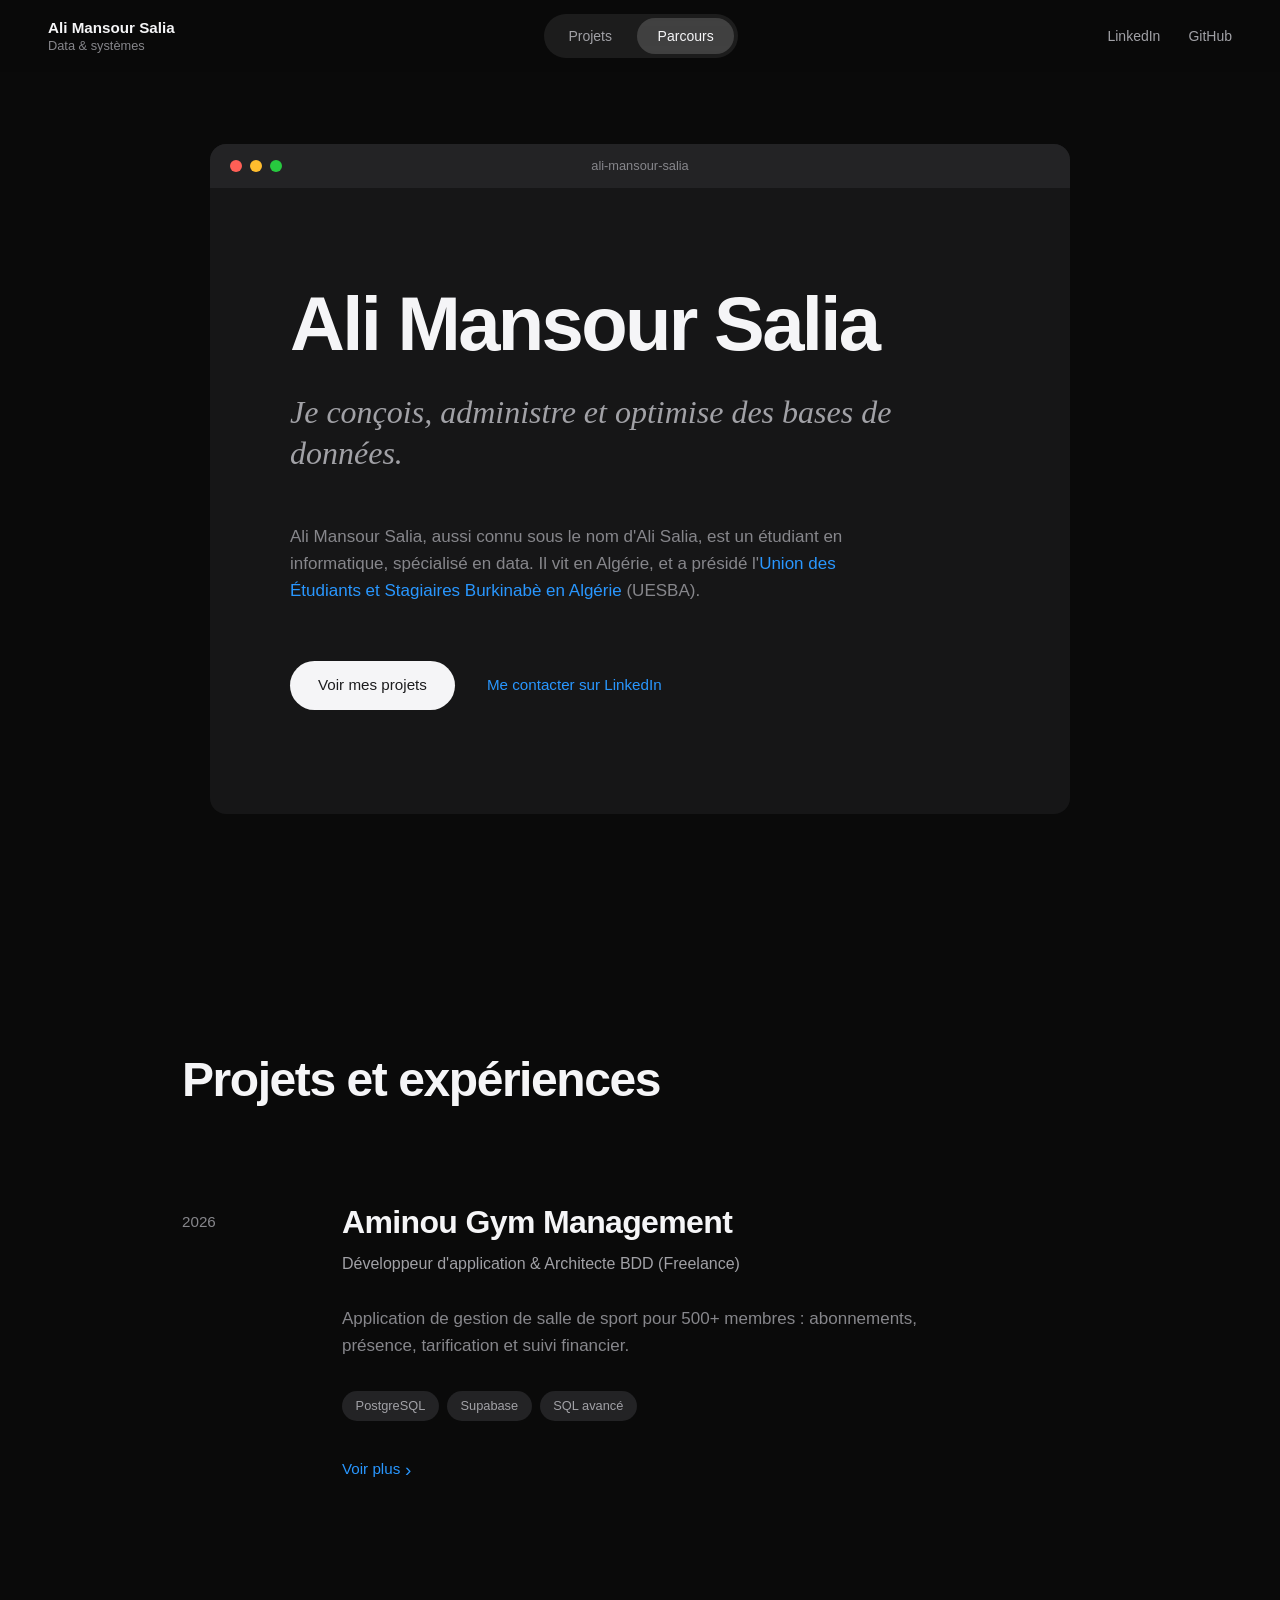
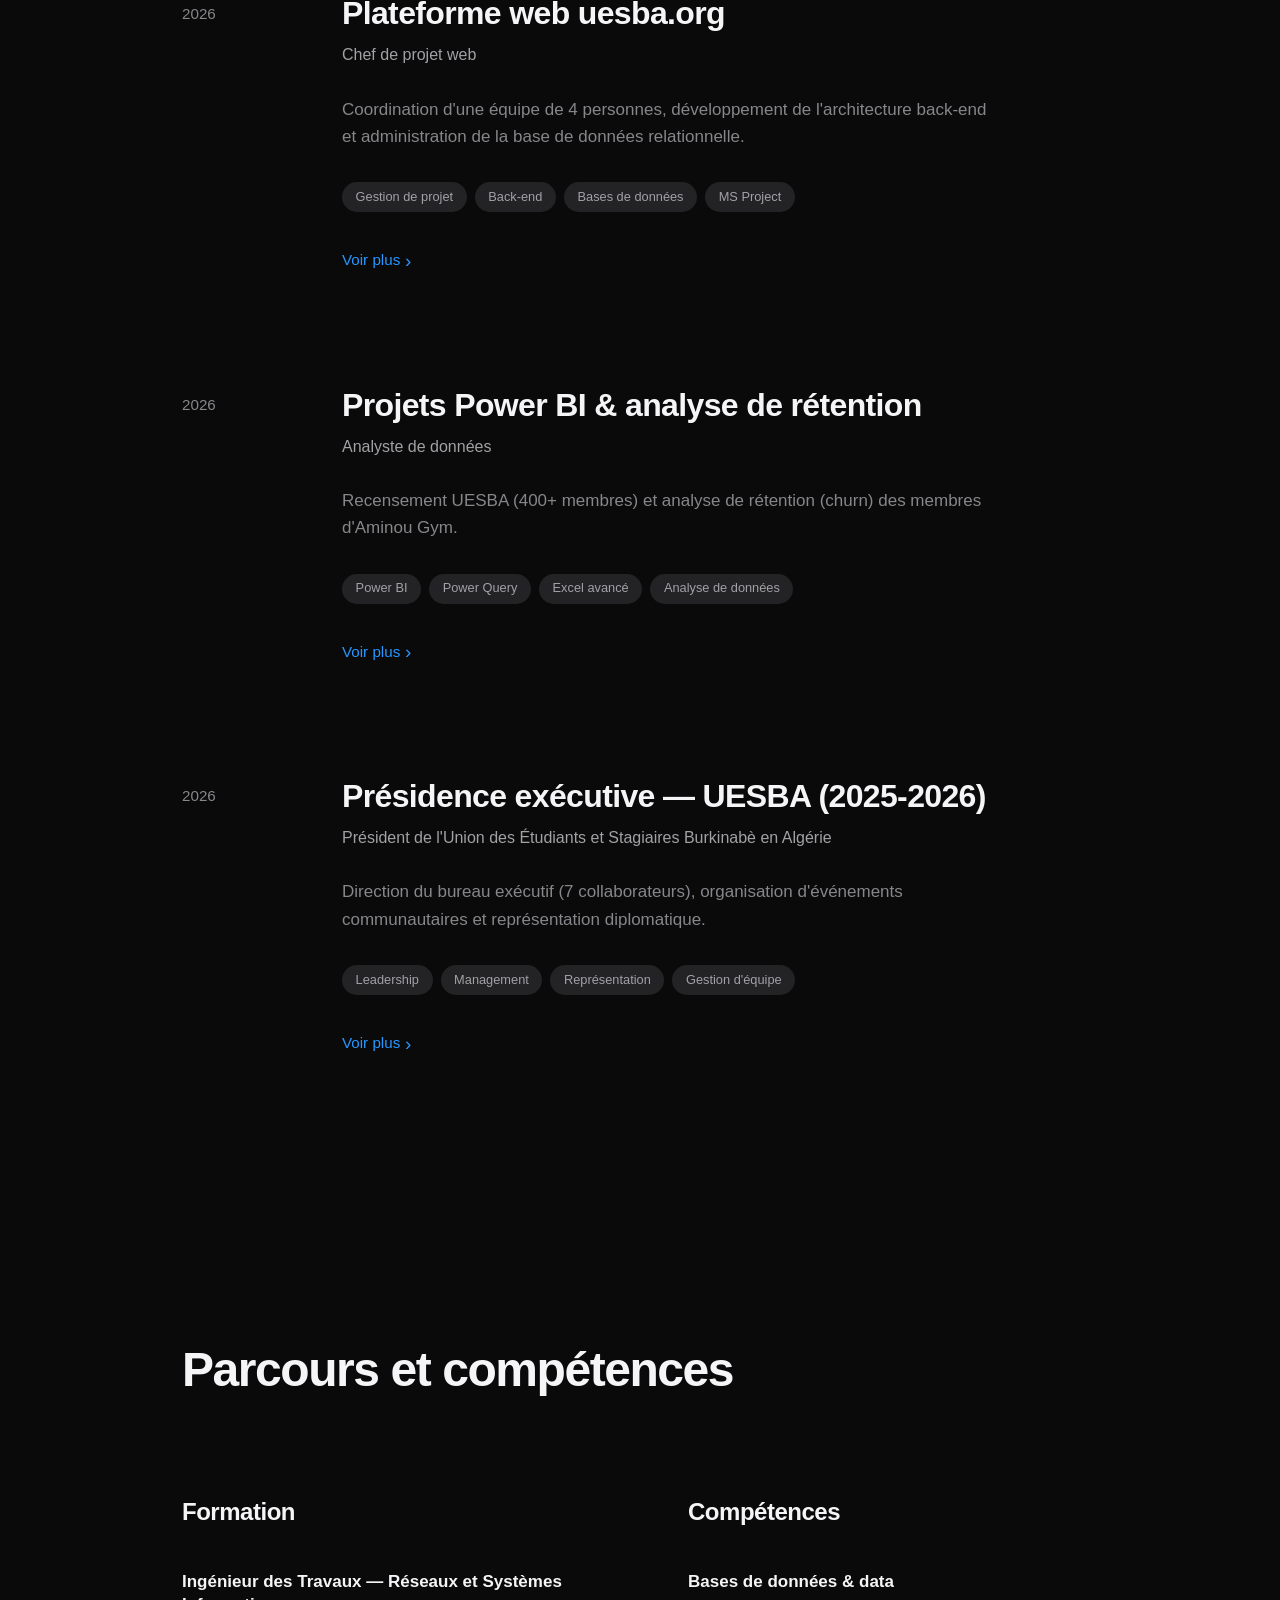
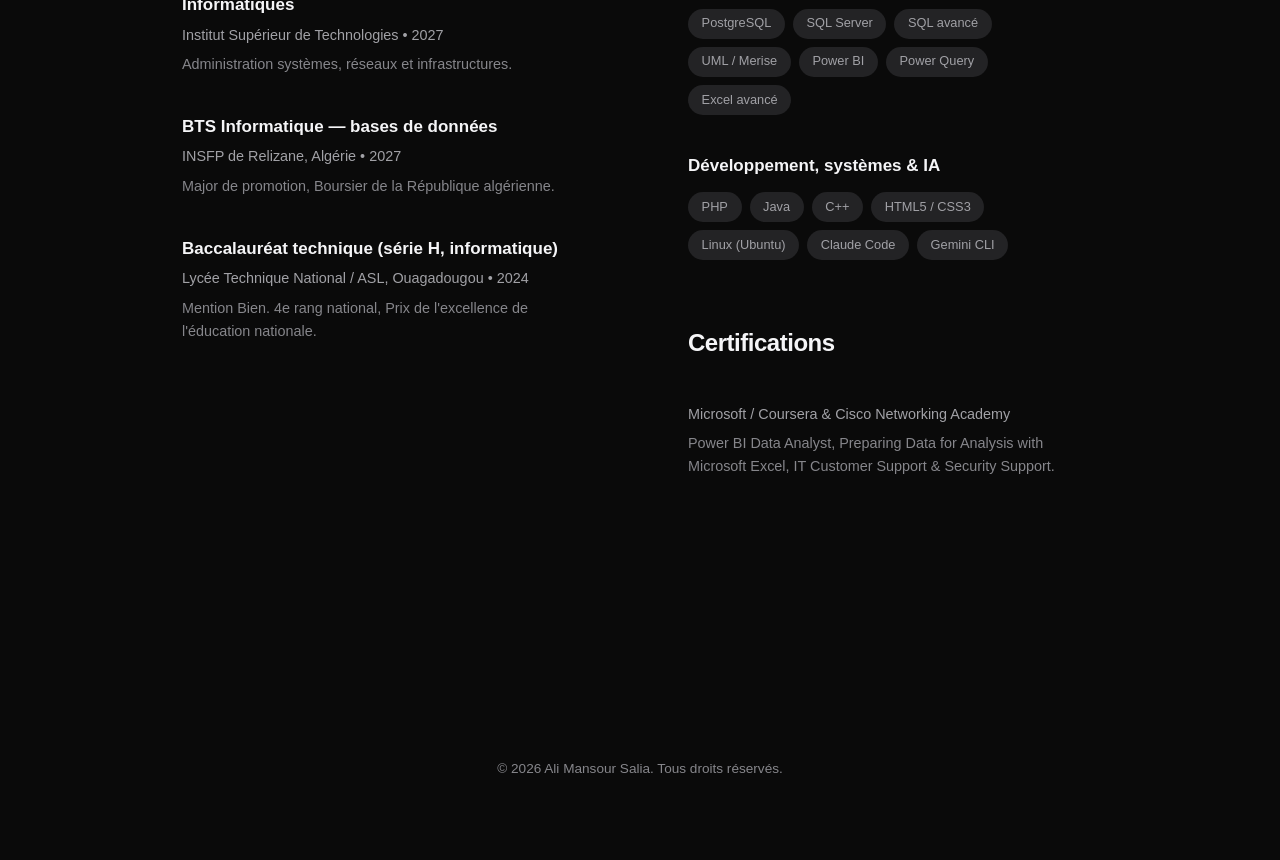
==== commit 1a2591de: "update encore" ====
--- a/index.html
+++ b/index.html
@@ -7,20 +7,19 @@
     <meta name="color-scheme" content="dark">
 
     <!-- SEO de base -->
-    <title>Ali Mansour Salia (Ali Salia) — Bases de données &amp; Data | Portfolio</title>
+    <title>Ali Mansour Salia (Ali Salia) — Bases de données & Data | Portfolio</title>
     <meta name="description" content="Portfolio d'Ali Mansour Salia (Ali Salia), étudiant en informatique spécialisé en bases de données et data, président de l'UESBA. Projets et parcours.">
     <meta name="author" content="Ali Mansour Salia">
     <meta name="robots" content="index, follow, max-image-preview:large">
     <link rel="canonical" href="https://alisalia-44.github.io/">
 
-    <!-- Vérification Google Search Console : décommente et colle ton code après inscription du site
-    <meta name="google-site-verification" content="TON_CODE_ICI">
-    -->
+    <!-- Vérification Google Search Console -->
+    <meta name="google-site-verification" content="VfelqRTBSX445C5ZfpV3877KGrWbgjVsc3em0DemAFc" />
 
     <!-- Aperçu lors d'un partage (LinkedIn, WhatsApp, X…) -->
     <meta property="og:type" content="profile">
     <meta property="og:site_name" content="Ali Mansour Salia">
-    <meta property="og:title" content="Ali Mansour Salia (Ali Salia) — Bases de données &amp; Data">
+    <meta property="og:title" content="Ali Mansour Salia (Ali Salia) — Bases de données & Data">
     <meta property="og:description" content="Étudiant en informatique spécialisé en bases de données et data, président de l'UESBA. Projets et parcours.">
     <meta property="og:url" content="https://alisalia-44.github.io/">
     <meta property="og:image" content="https://alisalia-44.github.io/og-image.png">
@@ -31,7 +30,7 @@
     <meta property="profile:first_name" content="Ali">
     <meta property="profile:last_name" content="Salia">
     <meta name="twitter:card" content="summary_large_image">
-    <meta name="twitter:title" content="Ali Mansour Salia (Ali Salia) — Bases de données &amp; Data">
+    <meta name="twitter:title" content="Ali Mansour Salia (Ali Salia) — Bases de données & Data">
     <meta name="twitter:description" content="Étudiant en informatique spécialisé en bases de données et data, président de l'UESBA.">
     <meta name="twitter:image" content="https://alisalia-44.github.io/og-image.png">
 
@@ -105,7 +104,7 @@
         <nav aria-label="Navigation principale">
             <a class="nav-brand" href="#top" aria-label="Ali Mansour Salia, retour en haut">
                 <strong>Ali Mansour Salia</strong>
-                <span>Data &amp; systèmes</span>
+                <span>Data & systèmes</span>
             </a>
             <div class="nav-center">
                 <a href="#projets" data-section="projets" class="active">Projets</a>
@@ -133,8 +132,8 @@
                     <h1 id="page-title">Ali Mansour Salia</h1>
                     <p class="tagline">Je conçois, administre et optimise des bases de données.</p>
                     <p class="intro">
-                        Ali Mansour Salia, aussi connu sous le nom d'Ali Salia, est étudiant en informatique,
-                        spécialisé en bases de données et en data. Il vit à Relizane, en Algérie, et préside l'<a href="https://uesba.org" target="_blank" rel="noopener">Union des Étudiants et Stagiaires Burkinabè en Algérie</a> (UESBA).
+                        Ali Mansour Salia, aussi connu sous le nom d'Ali Salia, est un étudiant en informatique,
+                        spécialisé en data. Il vit en Algérie, et a présidé l'<a href="https://uesba.org" target="_blank" rel="noopener">Union des Étudiants et Stagiaires Burkinabè en Algérie</a> (UESBA).
                     </p>
                     <div class="actions">
                         <a class="pill" href="#projets">Voir mes projets</a>
@@ -177,7 +176,7 @@
     <!-- Fenêtre d'étude de cas (élément <dialog> natif : accessible au clavier, Échap pour fermer) -->
     <dialog id="project-modal" aria-labelledby="modal-title">
         <div class="modal-inner">
-            <button class="close-button" id="close-modal" type="button" aria-label="Fermer">&times;</button>
+            <button class="close-button" id="close-modal" type="button" aria-label="Fermer">×</button>
             <h2 id="modal-title"></h2>
             <p class="modal-role" id="modal-role"></p>
             <ul class="tech-tags" id="modal-tags"></ul>
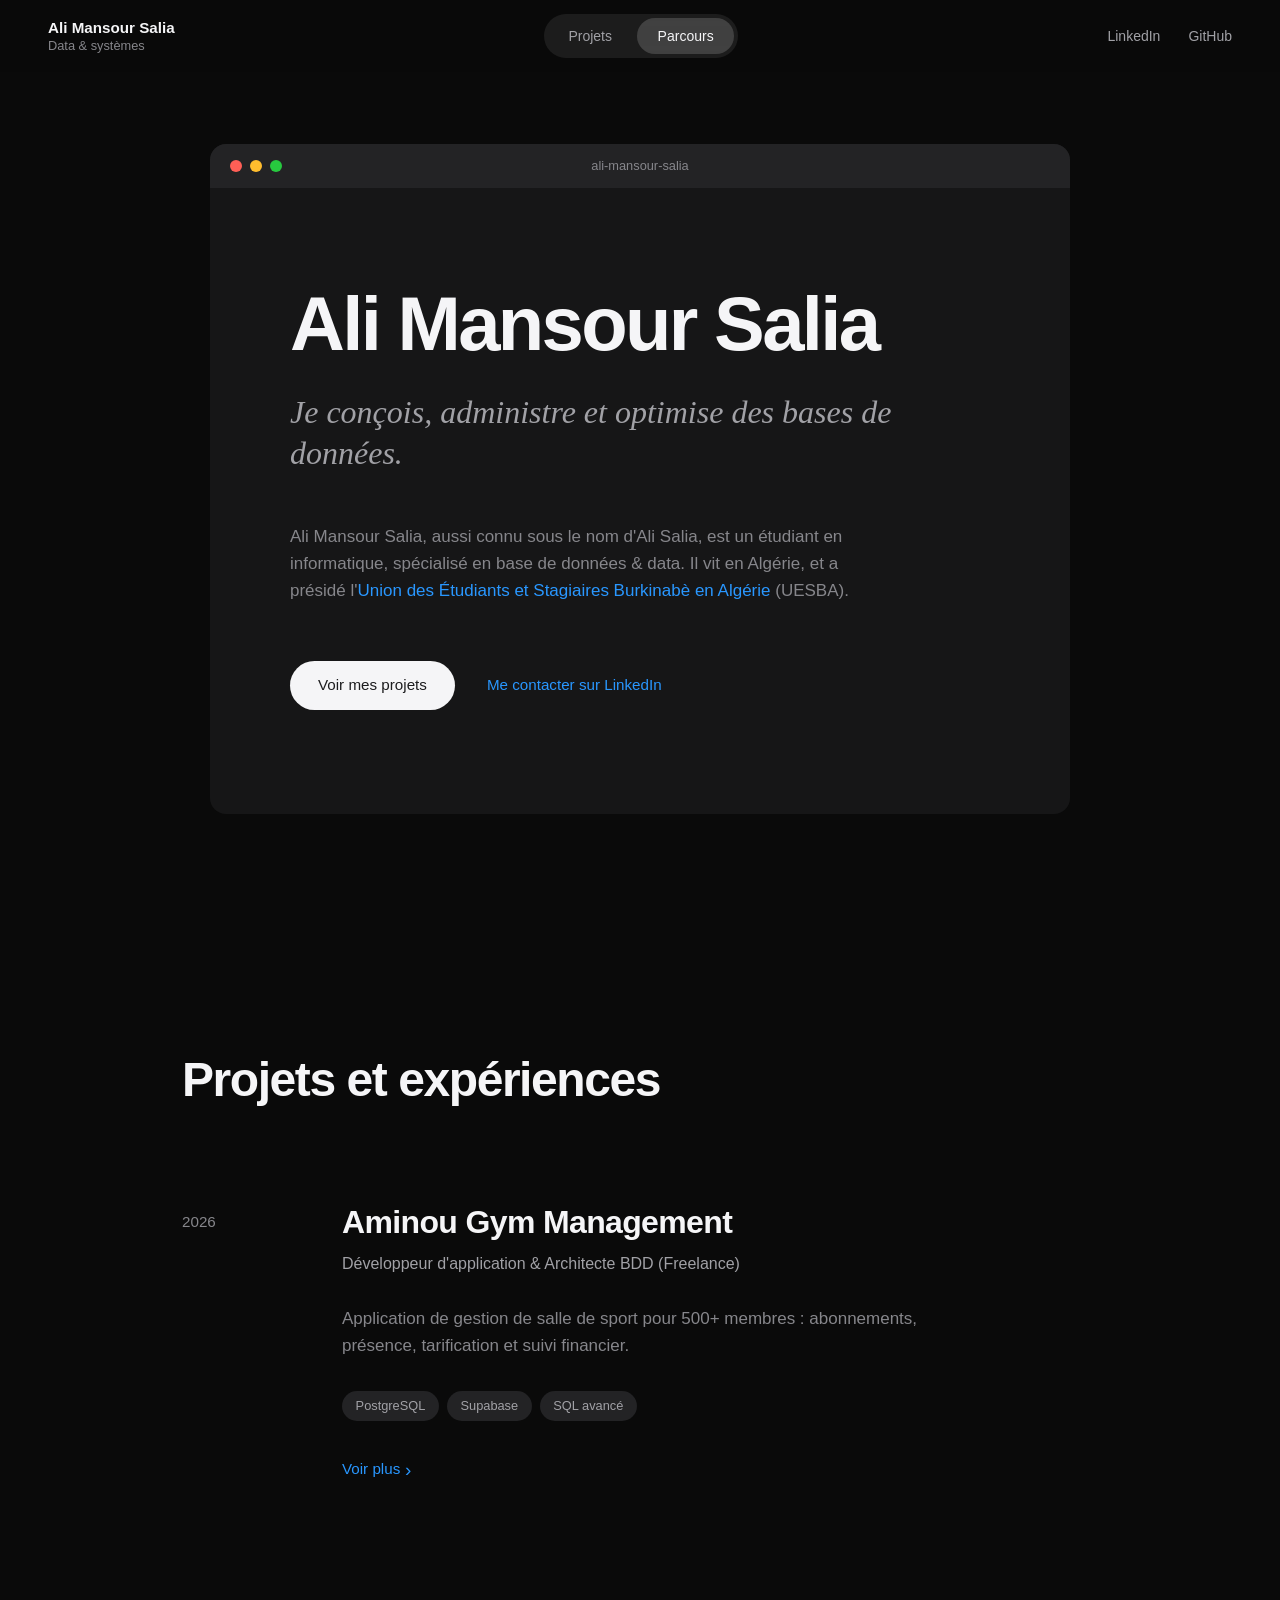
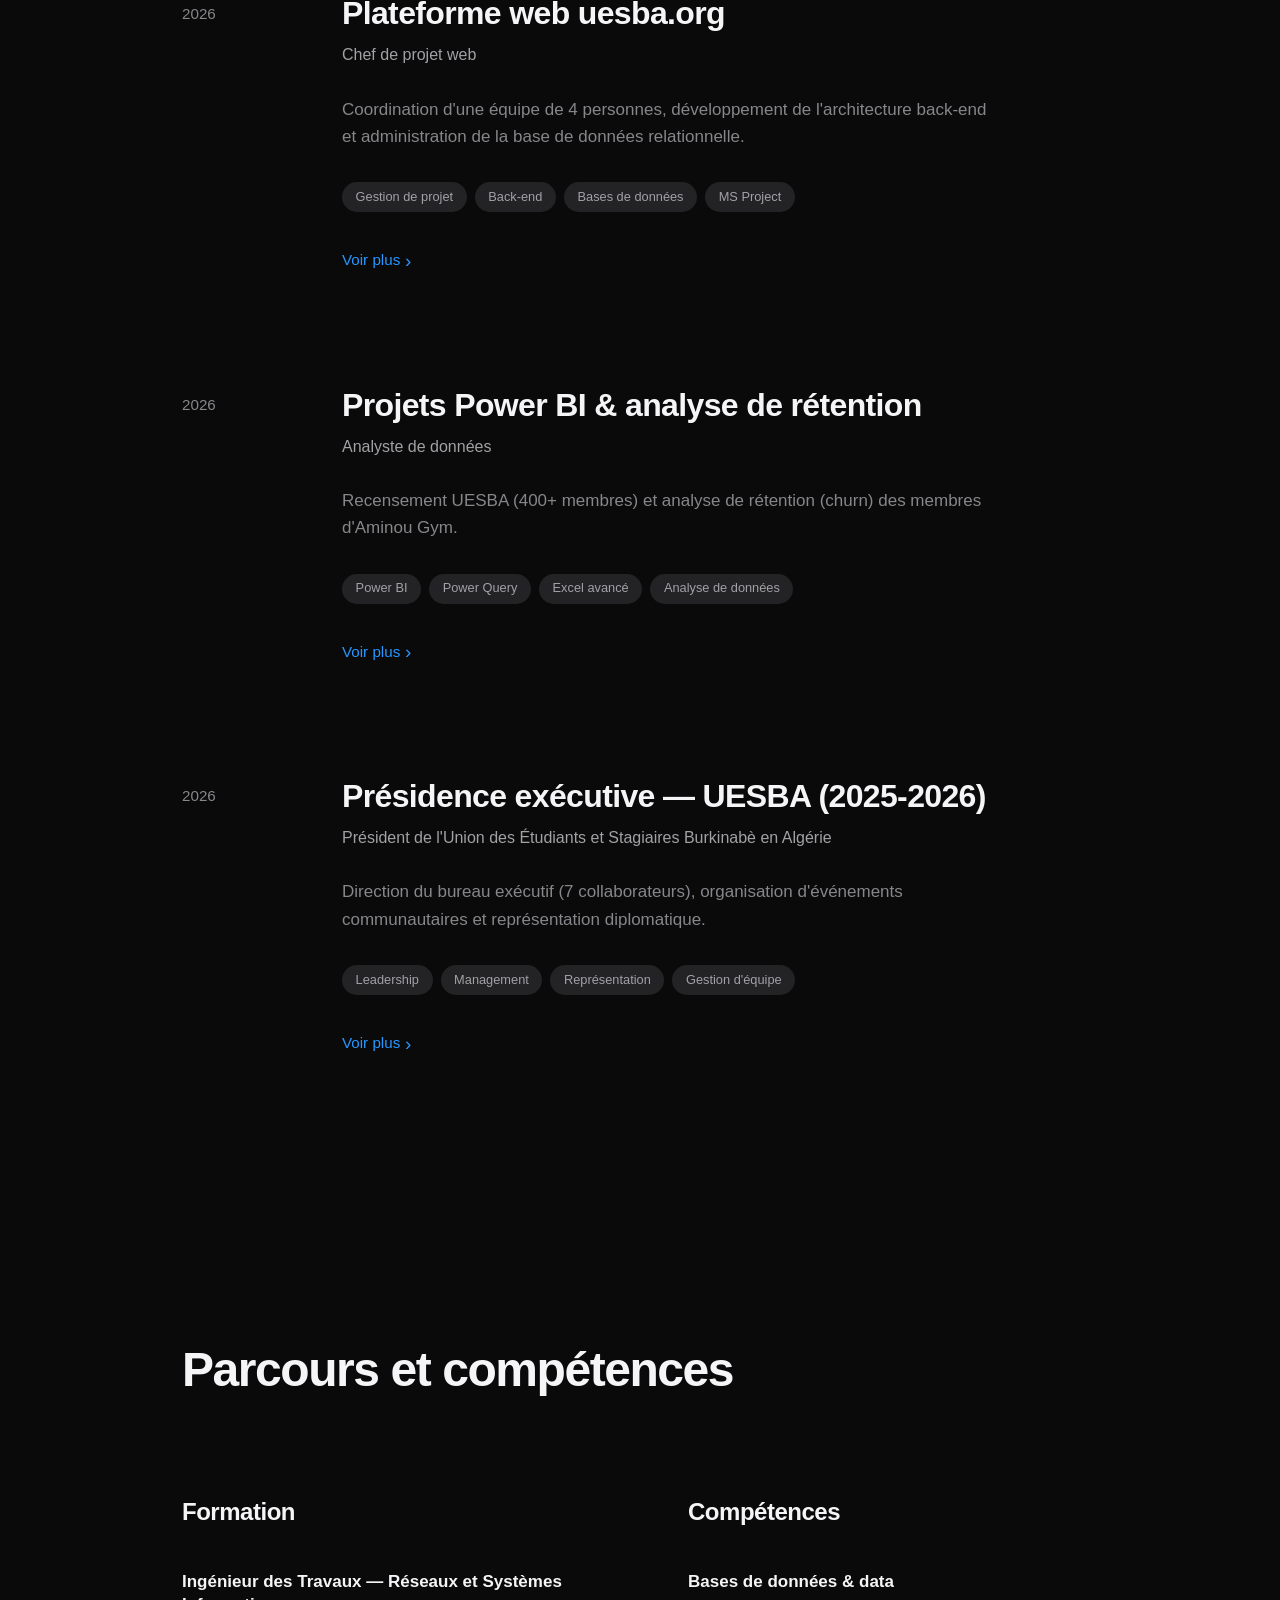
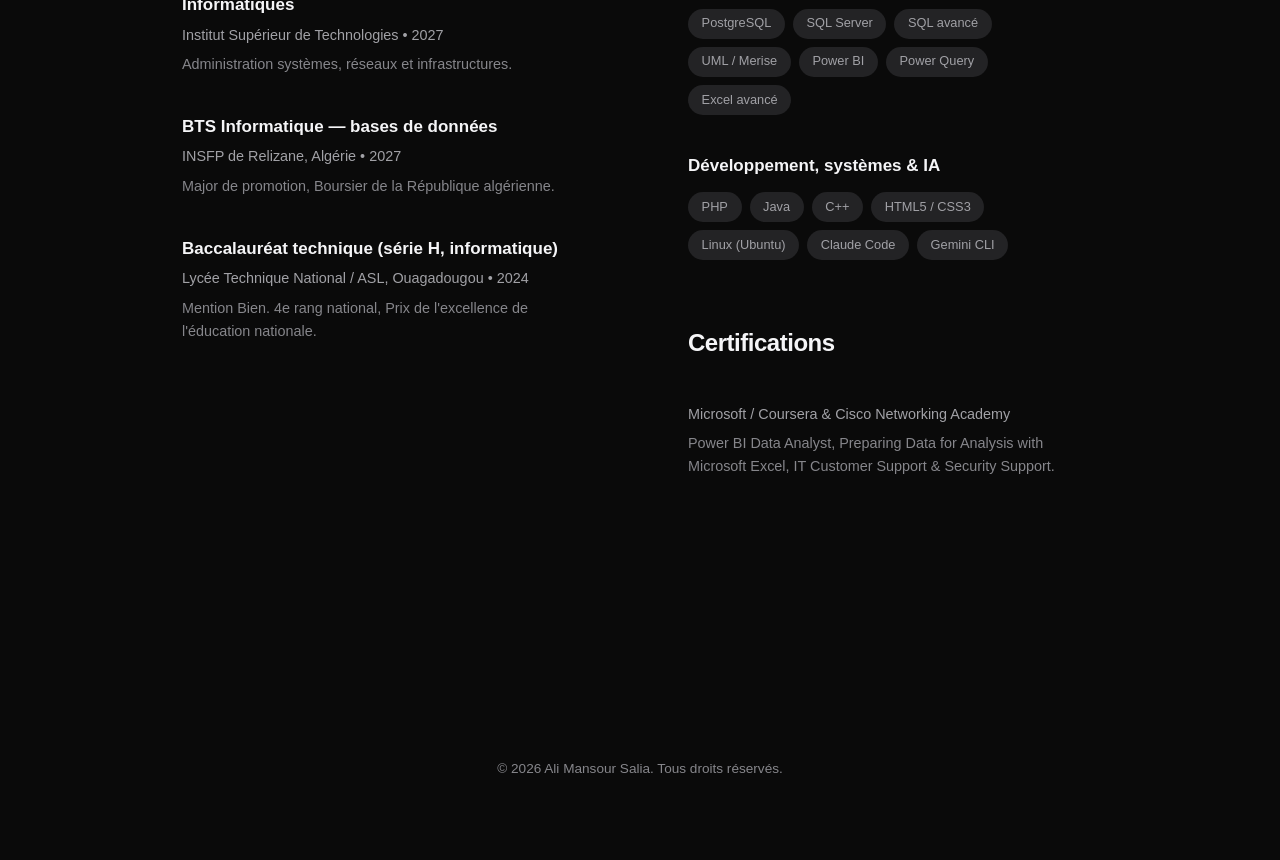
==== commit 216bf356: "Update index.html" ====
--- a/index.html
+++ b/index.html
@@ -20,7 +20,7 @@
     <meta property="og:type" content="profile">
     <meta property="og:site_name" content="Ali Mansour Salia">
     <meta property="og:title" content="Ali Mansour Salia (Ali Salia) — Bases de données & Data">
-    <meta property="og:description" content="Étudiant en informatique spécialisé en bases de données et data, président de l'UESBA. Projets et parcours.">
+    <meta property="og:description" content="Étudiant en informatique spécialisé en bases de données et data, président de l'UESBA(2025-2026). Projets et parcours.">
     <meta property="og:url" content="https://alisalia-44.github.io/">
     <meta property="og:image" content="https://alisalia-44.github.io/og-image.png">
     <meta property="og:image:width" content="1200">
@@ -58,7 +58,7 @@
           "name": "Ali Mansour Salia (Ali Salia) — Portfolio",
           "isPartOf": { "@id": "https://alisalia-44.github.io/#website" },
           "mainEntity": { "@id": "https://alisalia-44.github.io/#person" },
-          "dateModified": "2026-11-04"
+          "dateModified": "2026-11-05T10:00:00+01:00"
         },
         {
           "@type": "Person",
@@ -133,7 +133,7 @@
                     <p class="tagline">Je conçois, administre et optimise des bases de données.</p>
                     <p class="intro">
                         Ali Mansour Salia, aussi connu sous le nom d'Ali Salia, est un étudiant en informatique,
-                        spécialisé en data. Il vit en Algérie, et a présidé l'<a href="https://uesba.org" target="_blank" rel="noopener">Union des Étudiants et Stagiaires Burkinabè en Algérie</a> (UESBA).
+                        spécialisé en base de données & data. Il vit en Algérie, et a présidé l'<a href="https://uesba.org" target="_blank" rel="noopener">Union des Étudiants et Stagiaires Burkinabè en Algérie</a> (UESBA).
                     </p>
                     <div class="actions">
                         <a class="pill" href="#projets">Voir mes projets</a>
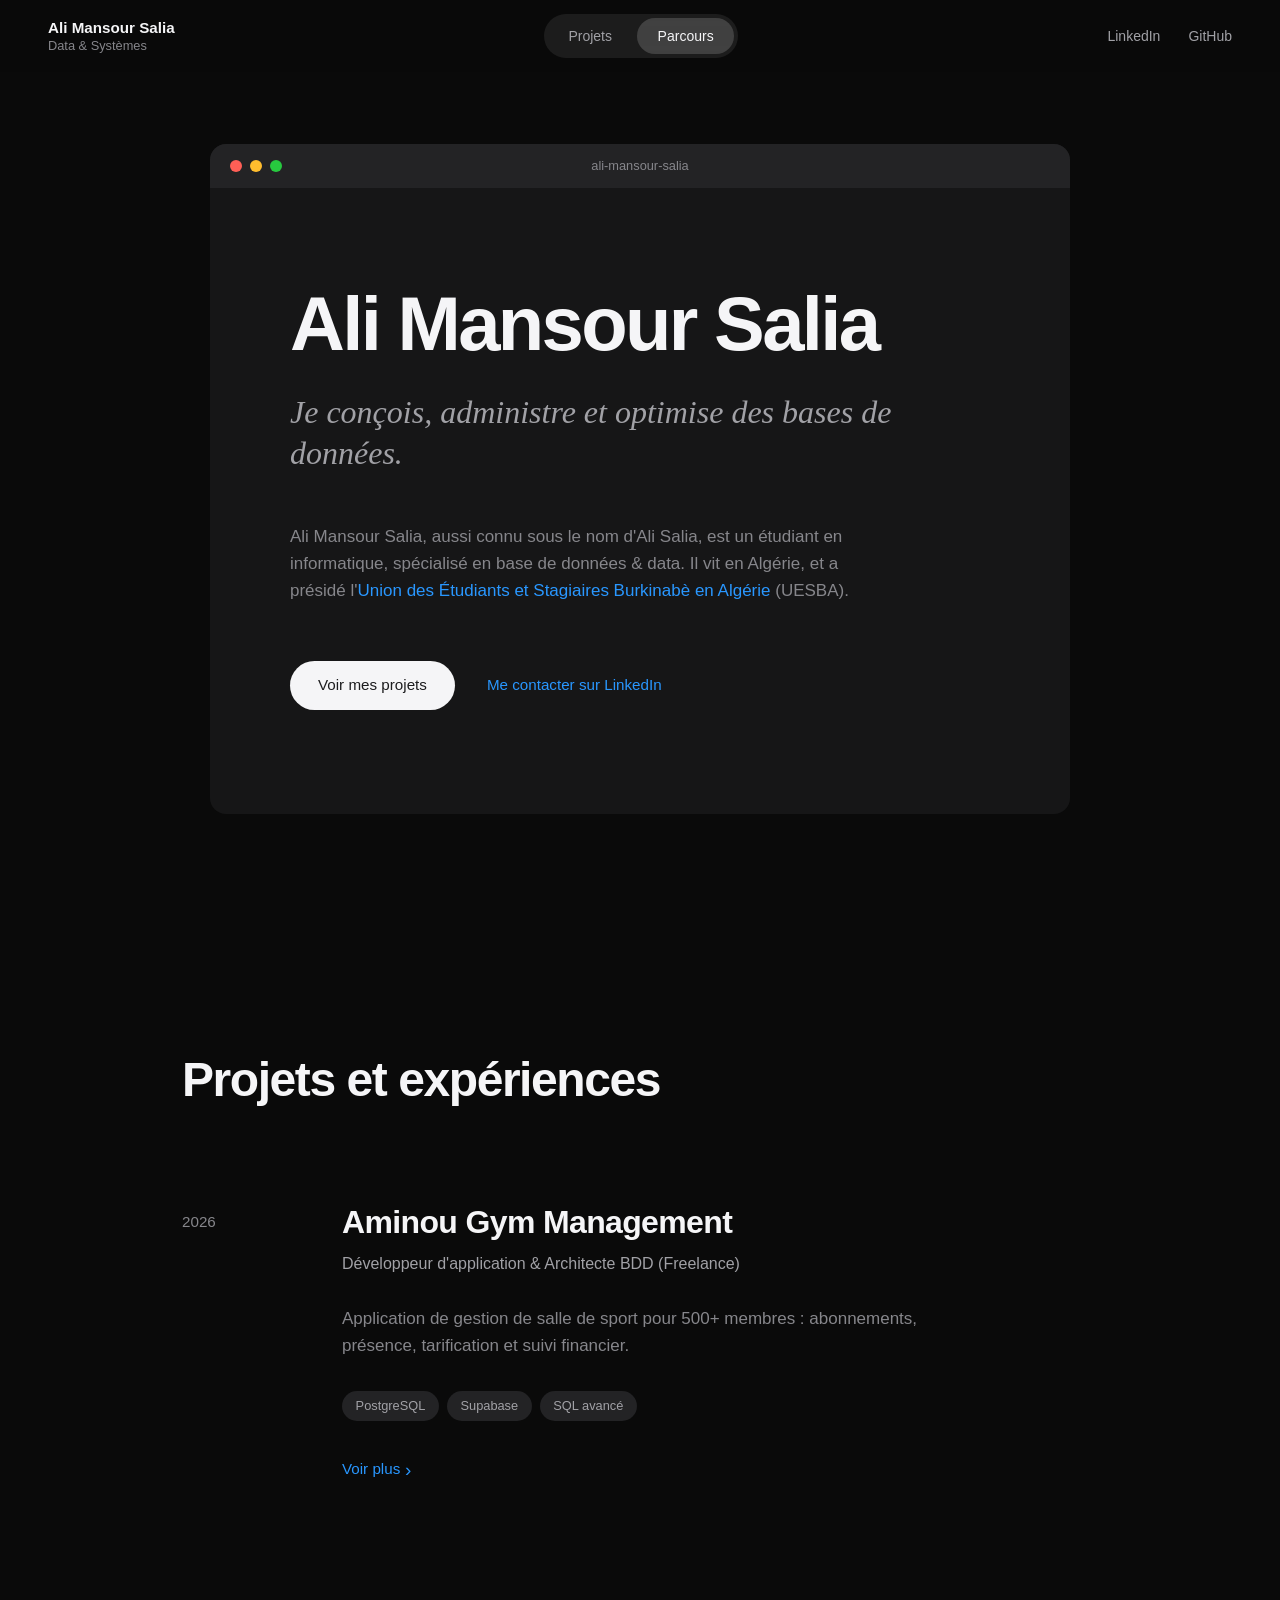
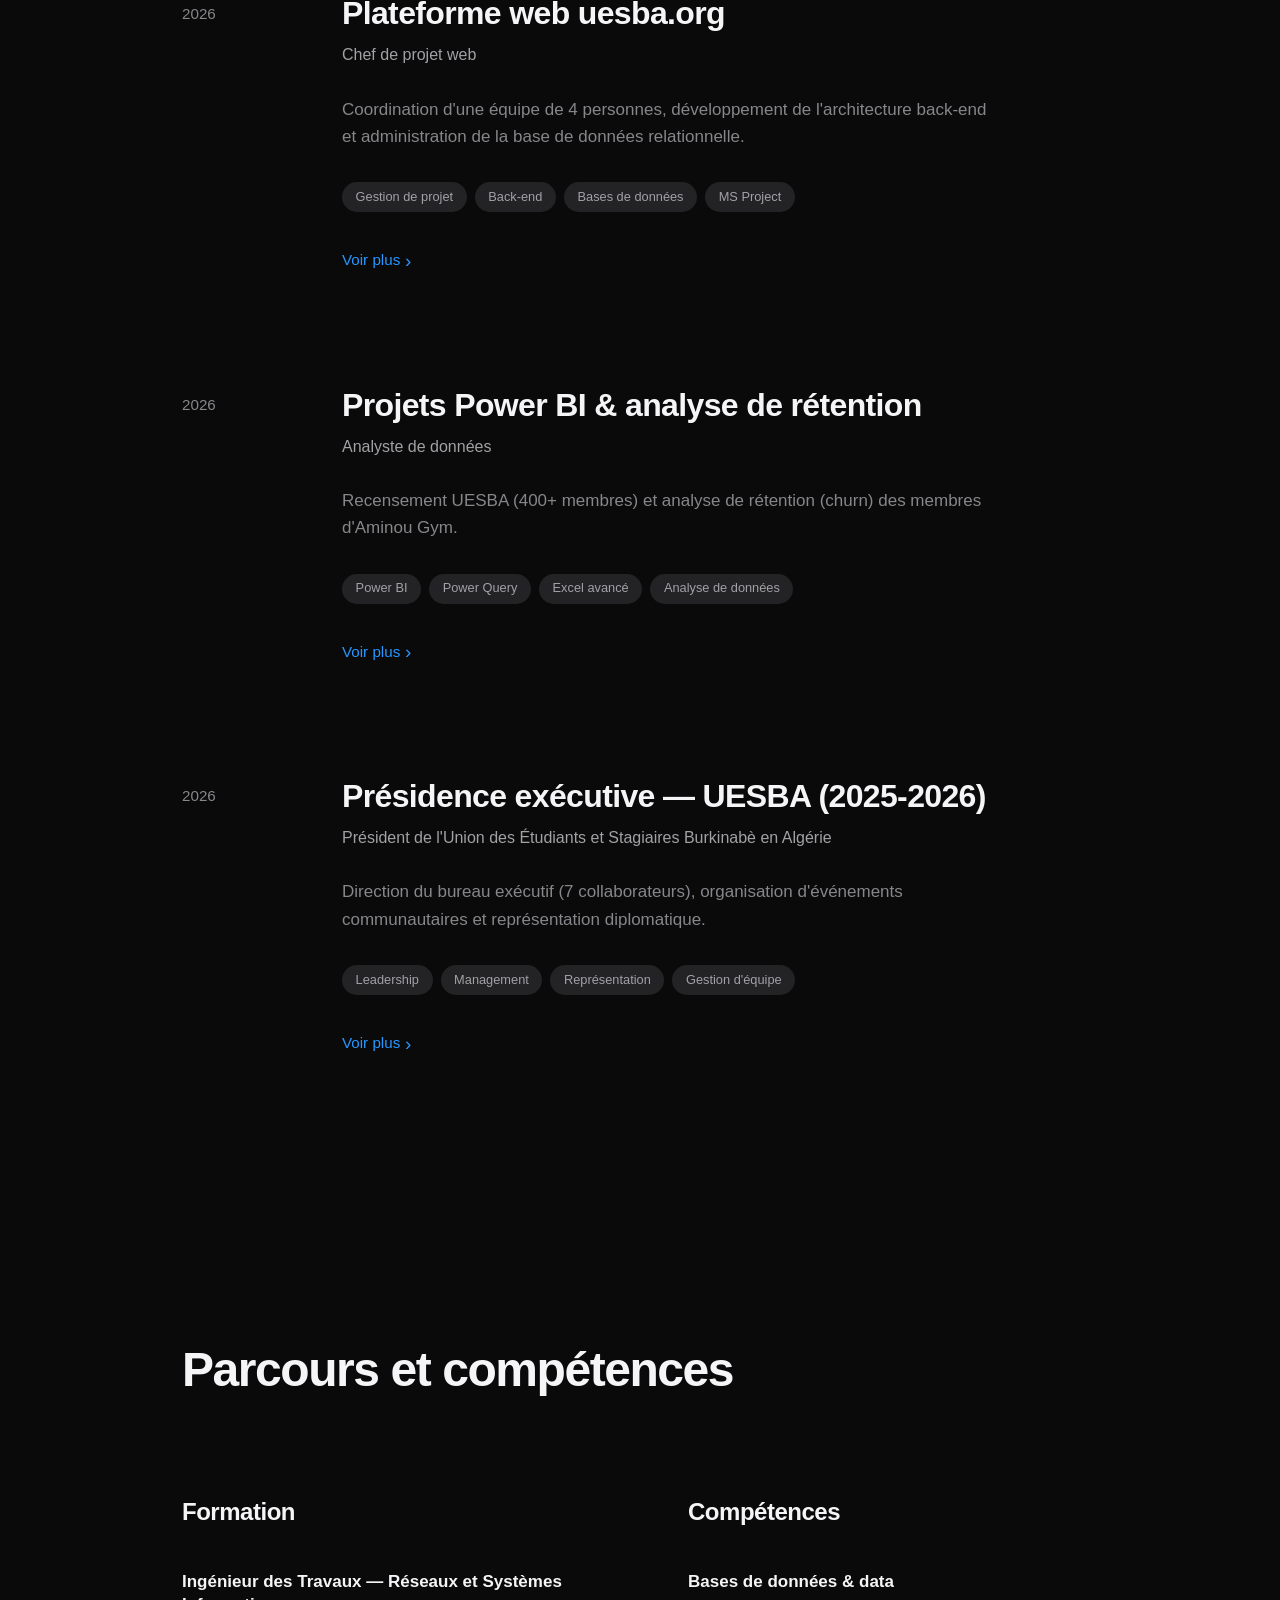
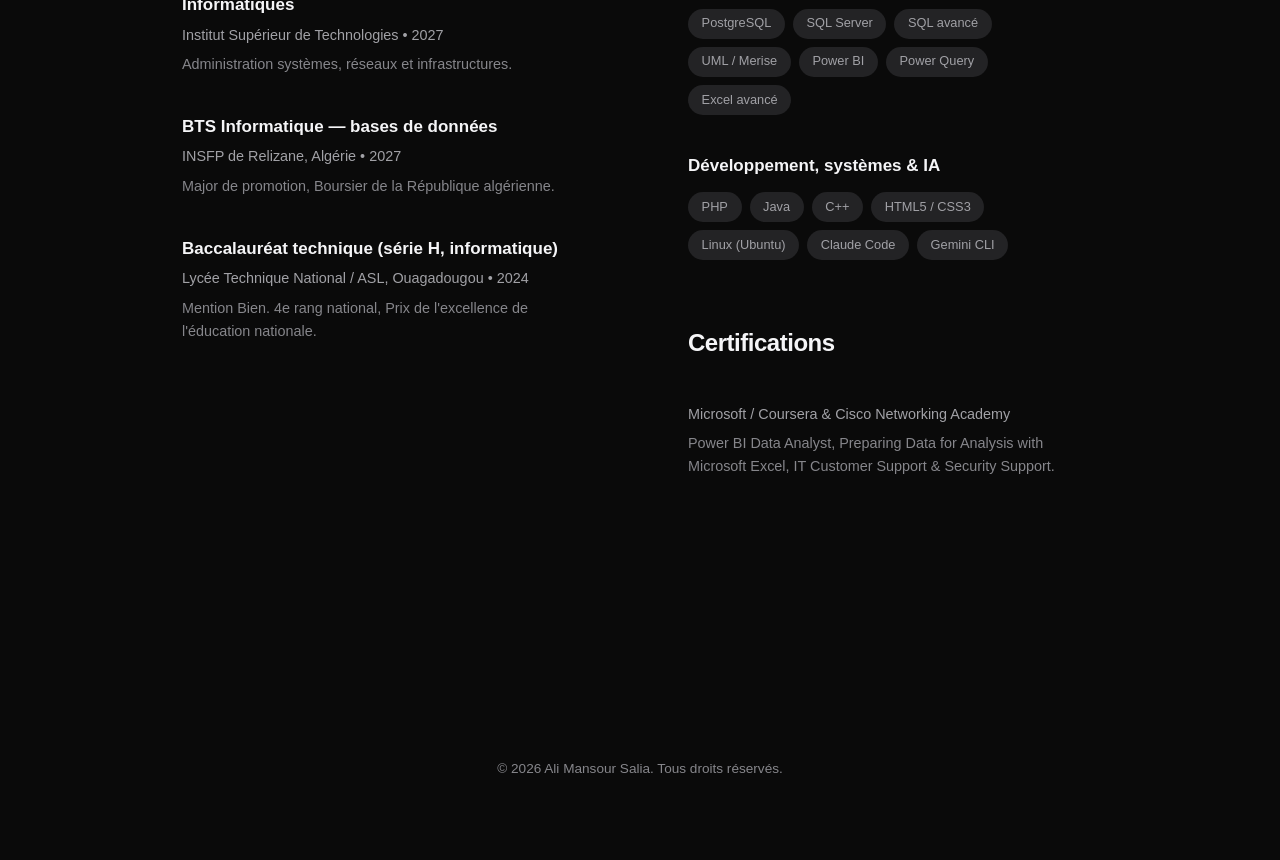
==== commit 9298744d: "Update index.html" ====
--- a/index.html
+++ b/index.html
@@ -104,7 +104,7 @@
         <nav aria-label="Navigation principale">
             <a class="nav-brand" href="#top" aria-label="Ali Mansour Salia, retour en haut">
                 <strong>Ali Mansour Salia</strong>
-                <span>Data & systèmes</span>
+                <span>Data & Systèmes</span>
             </a>
             <div class="nav-center">
                 <a href="#projets" data-section="projets" class="active">Projets</a>
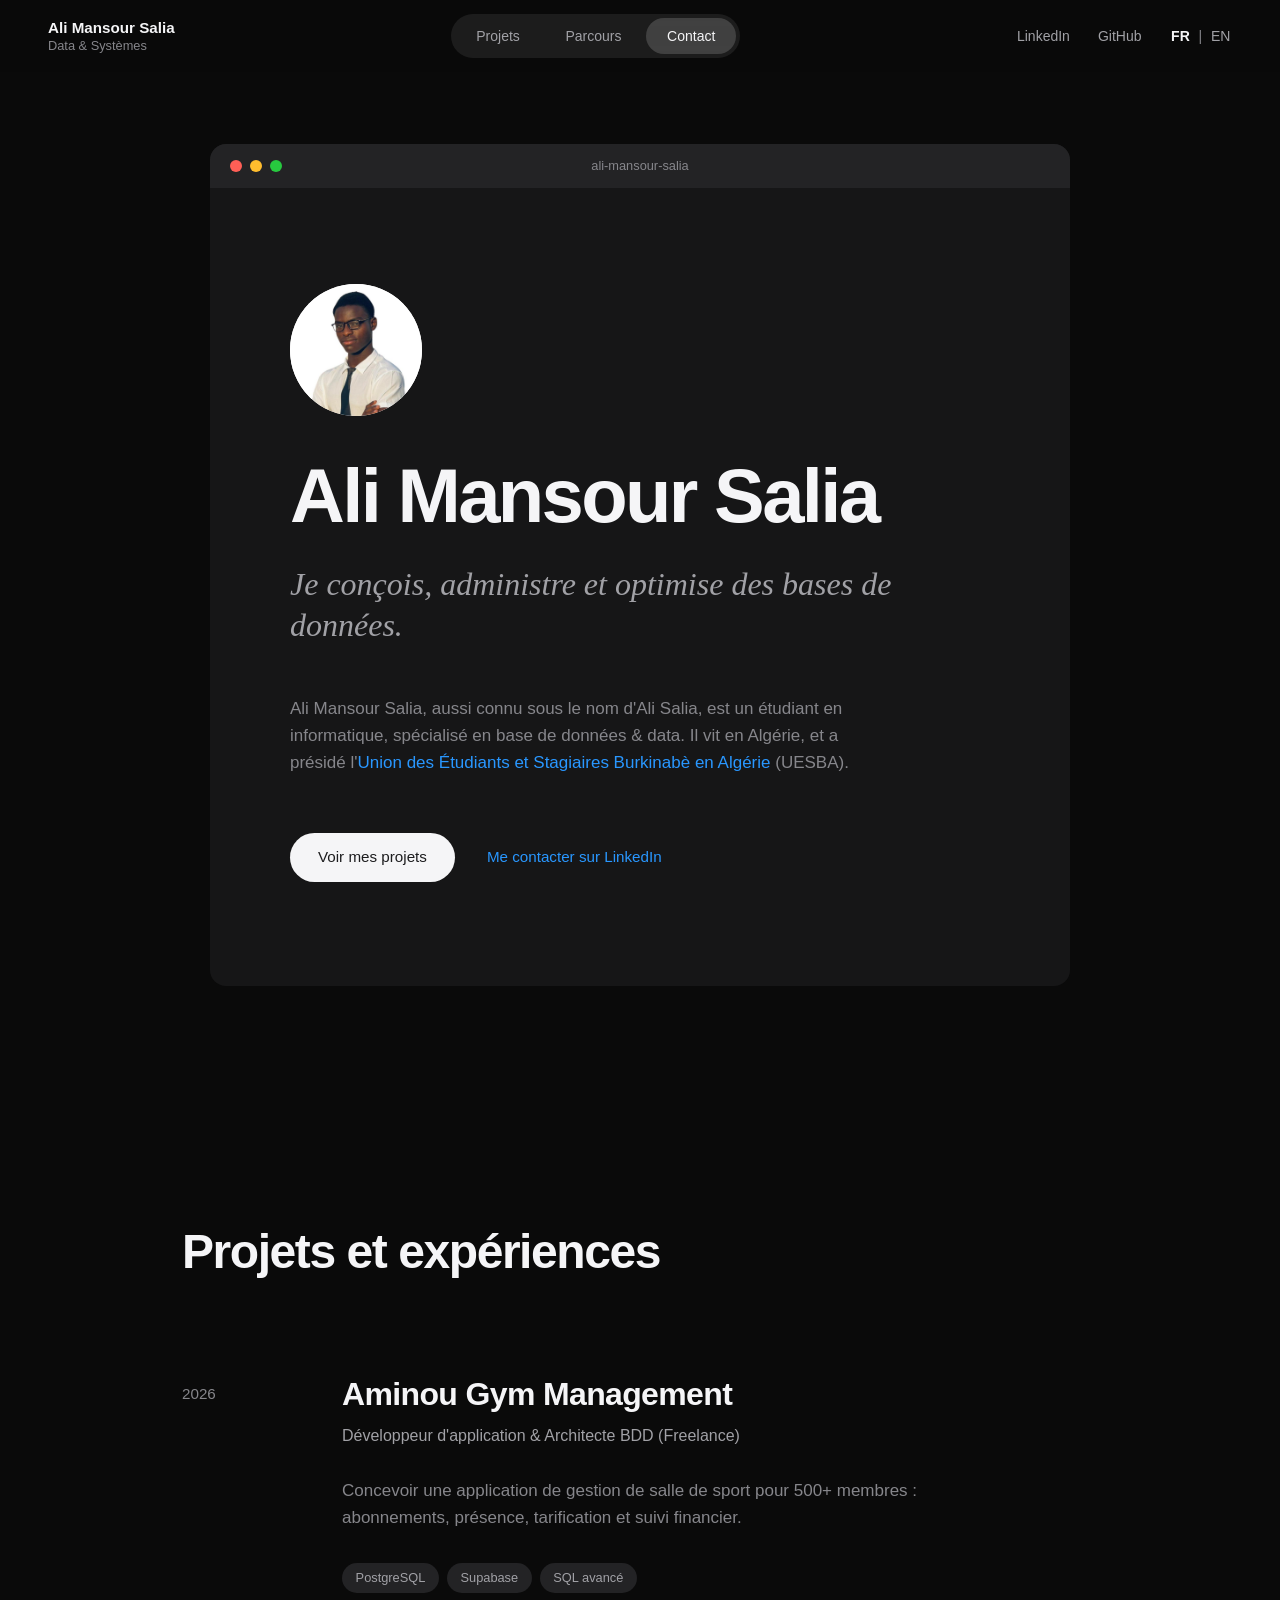
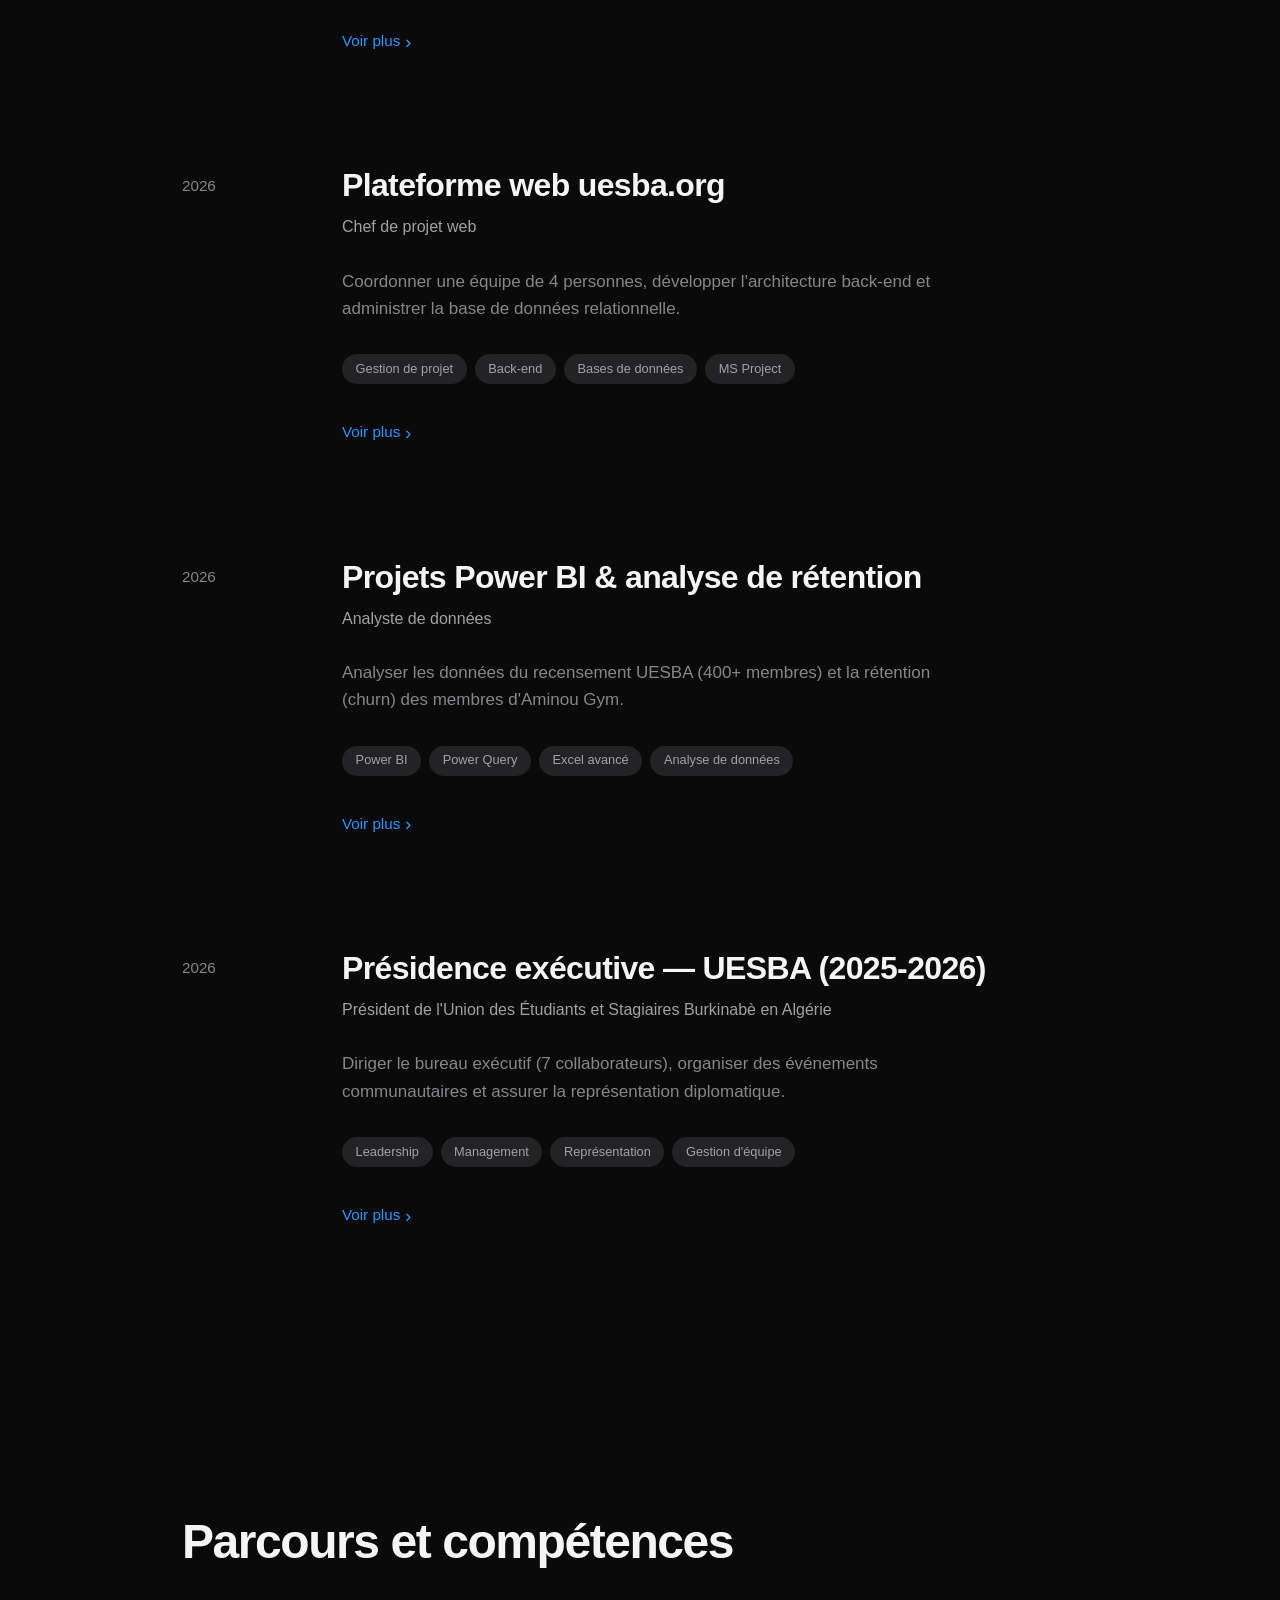
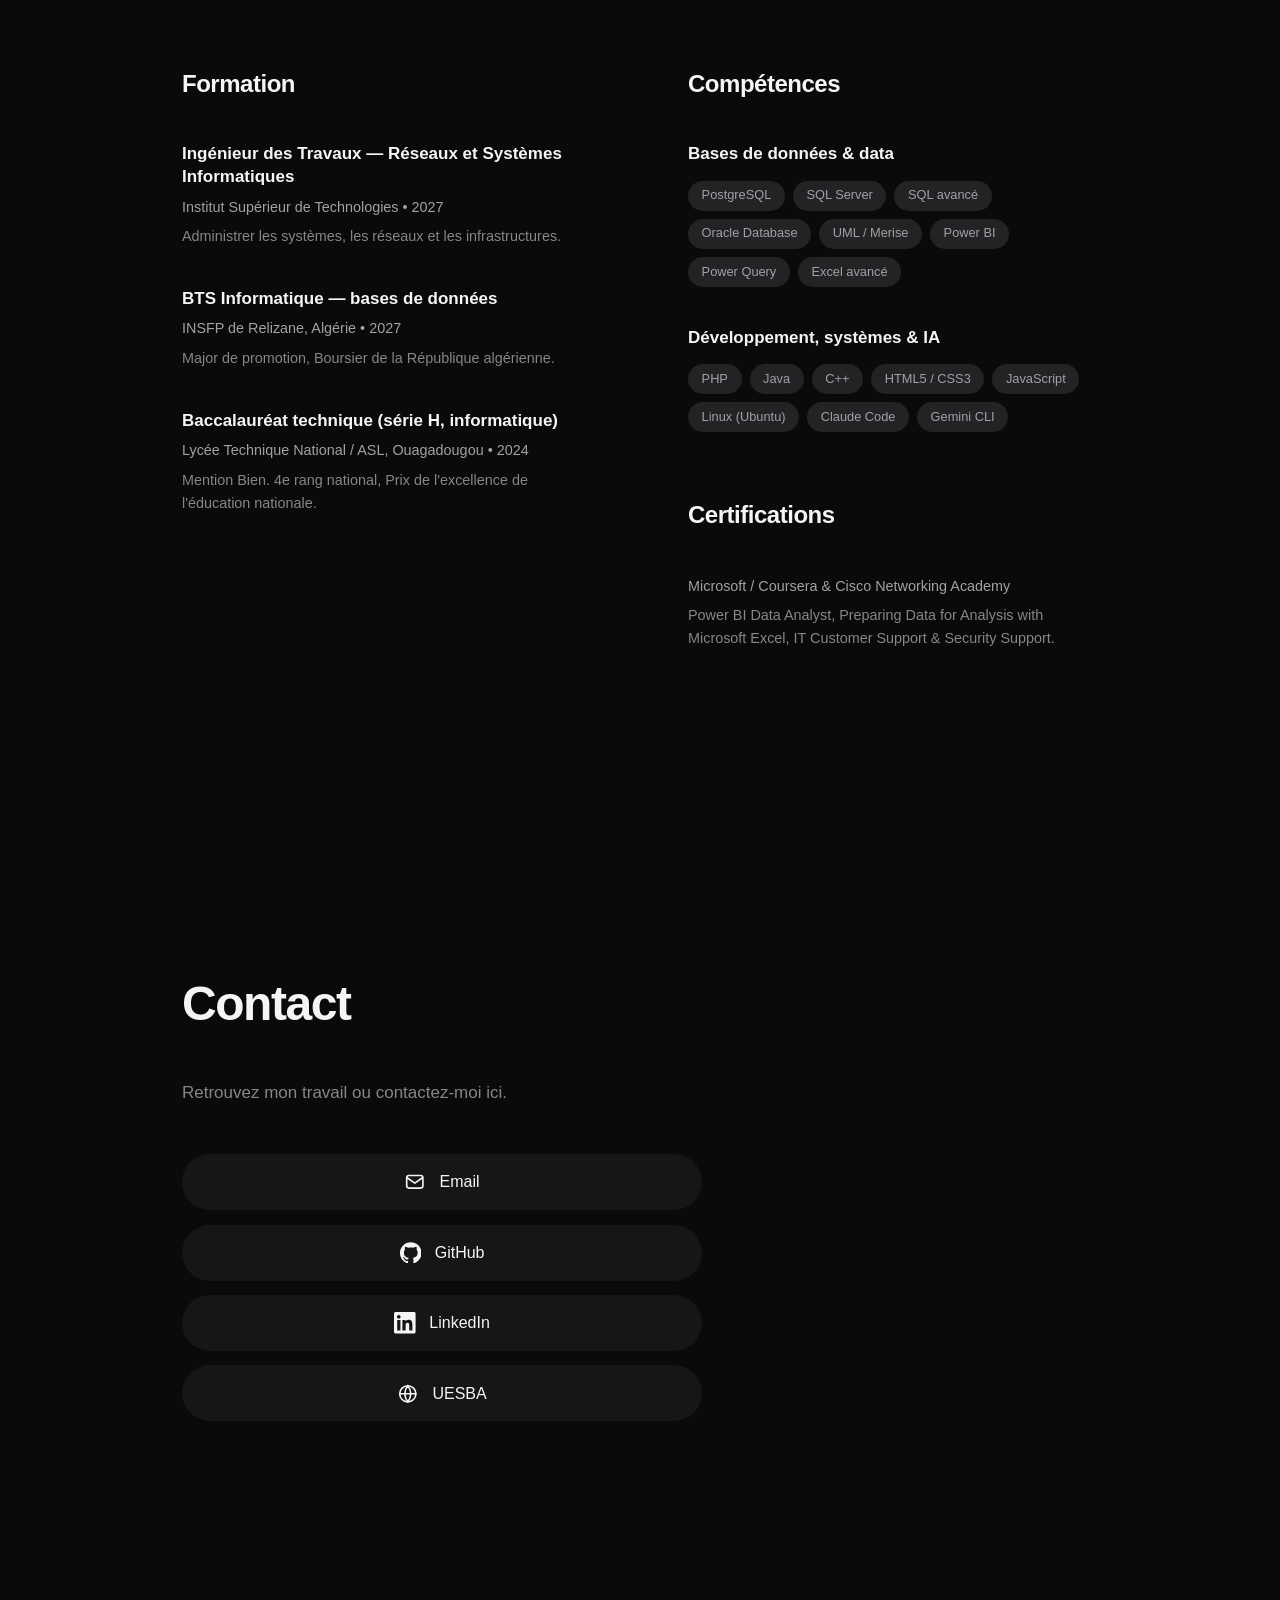
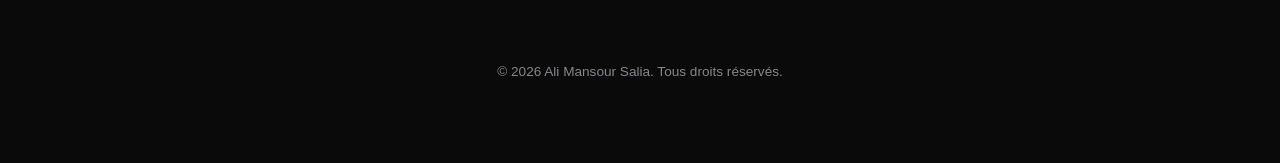
==== commit 2822aff7: "grand changement" ====
--- a/index.html
+++ b/index.html
@@ -35,6 +35,8 @@
     <meta name="twitter:image" content="https://alisalia-44.github.io/og-image.png">
 
     <link rel="icon" href="favicon.svg" type="image/svg+xml">
+    <link rel="alternate" hreflang="fr" href="https://alisalia-44.github.io/?lang=fr">
+    <link rel="alternate" hreflang="en" href="https://alisalia-44.github.io/?lang=en">
     <link rel="stylesheet" href="style.css">
 
     <!-- Données structurées : relie le site, LinkedIn, GitHub et l'UESBA à la même personne -->
@@ -48,7 +50,7 @@
           "url": "https://alisalia-44.github.io/",
           "name": "Ali Mansour Salia",
           "alternateName": "Ali Salia",
-          "inLanguage": "fr",
+          "inLanguage": ["fr", "en"],
           "publisher": { "@id": "https://alisalia-44.github.io/#person" }
         },
         {
@@ -58,7 +60,7 @@
           "name": "Ali Mansour Salia (Ali Salia) — Portfolio",
           "isPartOf": { "@id": "https://alisalia-44.github.io/#website" },
           "mainEntity": { "@id": "https://alisalia-44.github.io/#person" },
-          "dateModified": "2026-11-05T10:00:00+01:00"
+          "dateModified": "2026-11-05T20:00:00+01:00"
         },
         {
           "@type": "Person",
@@ -69,6 +71,7 @@
           "familyName": "Salia",
           "alternateName": ["Ali Salia"],
           "url": "https://alisalia-44.github.io/",
+          "image": "https://alisalia-44.github.io/photo-ali-salia.jpg",
           "description": "Étudiant en informatique spécialisé en bases de données et data, président de l'Union des Étudiants et Stagiaires Burkinabè en Algérie (UESBA).",
           "jobTitle": "Étudiant en informatique, bases de données et data",
           "nationality": { "@type": "Country", "name": "Burkina Faso" },
@@ -98,21 +101,25 @@
 </head>
 <body>
 
-    <a class="skip-link" href="#projets">Aller au contenu</a>
+    <a class="skip-link" href="#projets" data-i18n="skip">Aller au contenu</a>
 
     <header>
-        <nav aria-label="Navigation principale">
+        <nav aria-label="Navigation principale" data-i18n-aria="navAria">
             <a class="nav-brand" href="#top" aria-label="Ali Mansour Salia, retour en haut">
                 <strong>Ali Mansour Salia</strong>
-                <span>Data & Systèmes</span>
+                <span data-i18n="brandSub">Data & Systèmes</span>
             </a>
             <div class="nav-center">
-                <a href="#projets" data-section="projets" class="active">Projets</a>
-                <a href="#parcours" data-section="parcours">Parcours</a>
+                <a href="#projets" data-section="projets" class="active" data-i18n="navProjects">Projets</a>
+                <a href="#parcours" data-section="parcours" data-i18n="navBackground">Parcours</a>
+                <a href="#contact" data-section="contact" data-i18n="navContact">Contact</a>
             </div>
             <div class="nav-links">
                 <a href="https://www.linkedin.com/in/alisalia44" target="_blank" rel="me noopener">LinkedIn</a>
                 <a href="https://github.com/alisalia-44" target="_blank" rel="me noopener">GitHub</a>
+                <div class="lang-switch" role="group" aria-label="Langue" data-i18n-aria="langAria">
+                    <button type="button" data-lang="fr" aria-pressed="true">FR</button><span aria-hidden="true">|</span><button type="button" data-lang="en" aria-pressed="false">EN</button>
+                </div>
             </div>
         </nav>
     </header>
@@ -129,15 +136,16 @@
                     <span class="mac-title">ali-mansour-salia</span>
                 </div>
                 <div class="mac-body">
+                    <img class="avatar" src="photo-ali-salia.jpg" alt="Portrait d'Ali Mansour Salia" data-i18n-alt="photoAlt" width="132" height="132" fetchpriority="high">
                     <h1 id="page-title">Ali Mansour Salia</h1>
-                    <p class="tagline">Je conçois, administre et optimise des bases de données.</p>
-                    <p class="intro">
+                    <p class="tagline" data-i18n="tagline">Je conçois, administre et optimise des bases de données.</p>
+                    <p class="intro" data-i18n-html="intro">
                         Ali Mansour Salia, aussi connu sous le nom d'Ali Salia, est un étudiant en informatique,
                         spécialisé en base de données & data. Il vit en Algérie, et a présidé l'<a href="https://uesba.org" target="_blank" rel="noopener">Union des Étudiants et Stagiaires Burkinabè en Algérie</a> (UESBA).
                     </p>
                     <div class="actions">
-                        <a class="pill" href="#projets">Voir mes projets</a>
-                        <a class="text-link" href="https://www.linkedin.com/in/alisalia44" target="_blank" rel="me noopener">Me contacter sur LinkedIn</a>
+                        <a class="pill" href="#projets" data-i18n="ctaProjects">Voir mes projets</a>
+                        <a class="text-link" href="https://www.linkedin.com/in/alisalia44" target="_blank" rel="me noopener" data-i18n="ctaLinkedin">Me contacter sur LinkedIn</a>
                     </div>
                 </div>
             </div>
@@ -145,38 +153,45 @@
 
         <!-- Projets (générés par main.js à partir de data.js) -->
         <section id="projets" class="container" aria-labelledby="projets-title">
-            <h2 class="section-title" id="projets-title">Projets et expériences</h2>
+            <h2 class="section-title" id="projets-title" data-i18n="projectsTitle">Projets et expériences</h2>
             <div class="project-list" id="projects-container"></div>
-            <noscript><p class="noscript">Les projets s'affichent avec JavaScript. Retrouve-les aussi sur <a href="https://github.com/alisalia-44">mon GitHub</a>.</p></noscript>
+            <noscript><p class="noscript" data-i18n-html="noscript">Les projets s'affichent avec JavaScript. Retrouve-les aussi sur <a href="https://github.com/alisalia-44">mon GitHub</a>.</p></noscript>
         </section>
 
         <!-- Parcours (généré par main.js à partir de data.js) -->
         <section id="parcours" class="container" aria-labelledby="parcours-title">
-            <h2 class="section-title" id="parcours-title">Parcours et compétences</h2>
+            <h2 class="section-title" id="parcours-title" data-i18n="backgroundTitle">Parcours et compétences</h2>
             <div class="resume-grid">
                 <div class="resume-block">
-                    <h3>Formation</h3>
+                    <h3 data-i18n="education">Formation</h3>
                     <div id="education-container"></div>
                 </div>
                 <div class="resume-block">
-                    <h3>Compétences</h3>
+                    <h3 data-i18n="skills">Compétences</h3>
                     <div id="skills-container"></div>
-                    <h3 class="sub-heading">Certifications</h3>
+                    <h3 class="sub-heading" data-i18n="certifications">Certifications</h3>
                     <div id="certifications-container"></div>
                 </div>
             </div>
         </section>
 
+        <!-- Contact (liens générés par main.js à partir de contactData dans data.js) -->
+        <section id="contact" class="container" aria-labelledby="contact-title">
+            <h2 class="section-title" id="contact-title" data-i18n="contactTitle">Contact</h2>
+            <p class="contact-intro" data-i18n="contactIntro">Retrouvez mon travail ou contactez-moi ici.</p>
+            <div class="contact-list" id="contact-container"></div>
+        </section>
+
     </main>
 
     <footer class="site-footer">
-        <p>© 2026 Ali Mansour Salia. Tous droits réservés.</p>
+        <p data-i18n="footer">© 2026 Ali Mansour Salia. Tous droits réservés.</p>
     </footer>
 
     <!-- Fenêtre d'étude de cas (élément <dialog> natif : accessible au clavier, Échap pour fermer) -->
     <dialog id="project-modal" aria-labelledby="modal-title">
         <div class="modal-inner">
-            <button class="close-button" id="close-modal" type="button" aria-label="Fermer">×</button>
+            <button class="close-button" id="close-modal" type="button" aria-label="Fermer" data-i18n-aria="close">×</button>
             <h2 id="modal-title"></h2>
             <p class="modal-role" id="modal-role"></p>
             <ul class="tech-tags" id="modal-tags"></ul>
--- a/style.css
+++ b/style.css
@@ -512,6 +512,88 @@
     font-weight: 600;
 }
 
+/* --- PHOTO DE PROFIL --- */
+.avatar {
+    display: block;
+    width: 132px;
+    height: 132px;
+    border-radius: 50%;
+    object-fit: cover;
+    object-position: center top;
+    background: #fff;
+    margin-bottom: 2.5rem;
+}
+
+/* --- BOUTON DE LANGUE FR | EN --- */
+.nav-links {
+    align-items: center;
+}
+
+.lang-switch {
+    display: flex;
+    align-items: center;
+    gap: 0.45rem;
+    color: var(--muted);
+    font-size: 0.875rem;
+}
+
+.lang-switch button {
+    background: none;
+    border: none;
+    padding: 0.2rem 0.1rem;
+    font: inherit;
+    color: var(--soft);
+    cursor: pointer;
+}
+
+.lang-switch button:hover {
+    color: var(--text);
+}
+
+.lang-switch button[aria-pressed="true"] {
+    color: var(--text);
+    font-weight: 600;
+}
+
+/* --- CONTACT --- */
+.contact-intro {
+    color: var(--muted);
+    max-width: 34em;
+    margin: -3rem 0 3rem;
+}
+
+.contact-list {
+    display: grid;
+    gap: 0.9rem;
+    max-width: 520px;
+}
+
+.contact-link {
+    display: flex;
+    align-items: center;
+    justify-content: center;
+    gap: 0.85rem;
+    min-height: 3.5rem;
+    padding: 0.9rem 1.5rem;
+    background: var(--surface);
+    color: var(--text);
+    border-radius: 980px;
+    font-size: 1rem;
+    font-weight: 500;
+    transition: background 0.25s ease;
+}
+
+.contact-link:hover {
+    background: var(--surface-2);
+    text-decoration: none;
+}
+
+.contact-link svg {
+    width: 1.35rem;
+    height: 1.35rem;
+    flex: none;
+}
+
 /* --- PIED DE PAGE --- */
 .site-footer {
     text-align: center;
@@ -548,7 +630,8 @@
     }
 
     .nav-brand { order: 1; }
-    .nav-links { order: 2; gap: 1.25rem; }
+    .nav-links { order: 2; gap: 1rem; }
+    .contact-intro { margin-top: -2rem; }
 
     .nav-center {
         order: 3;
